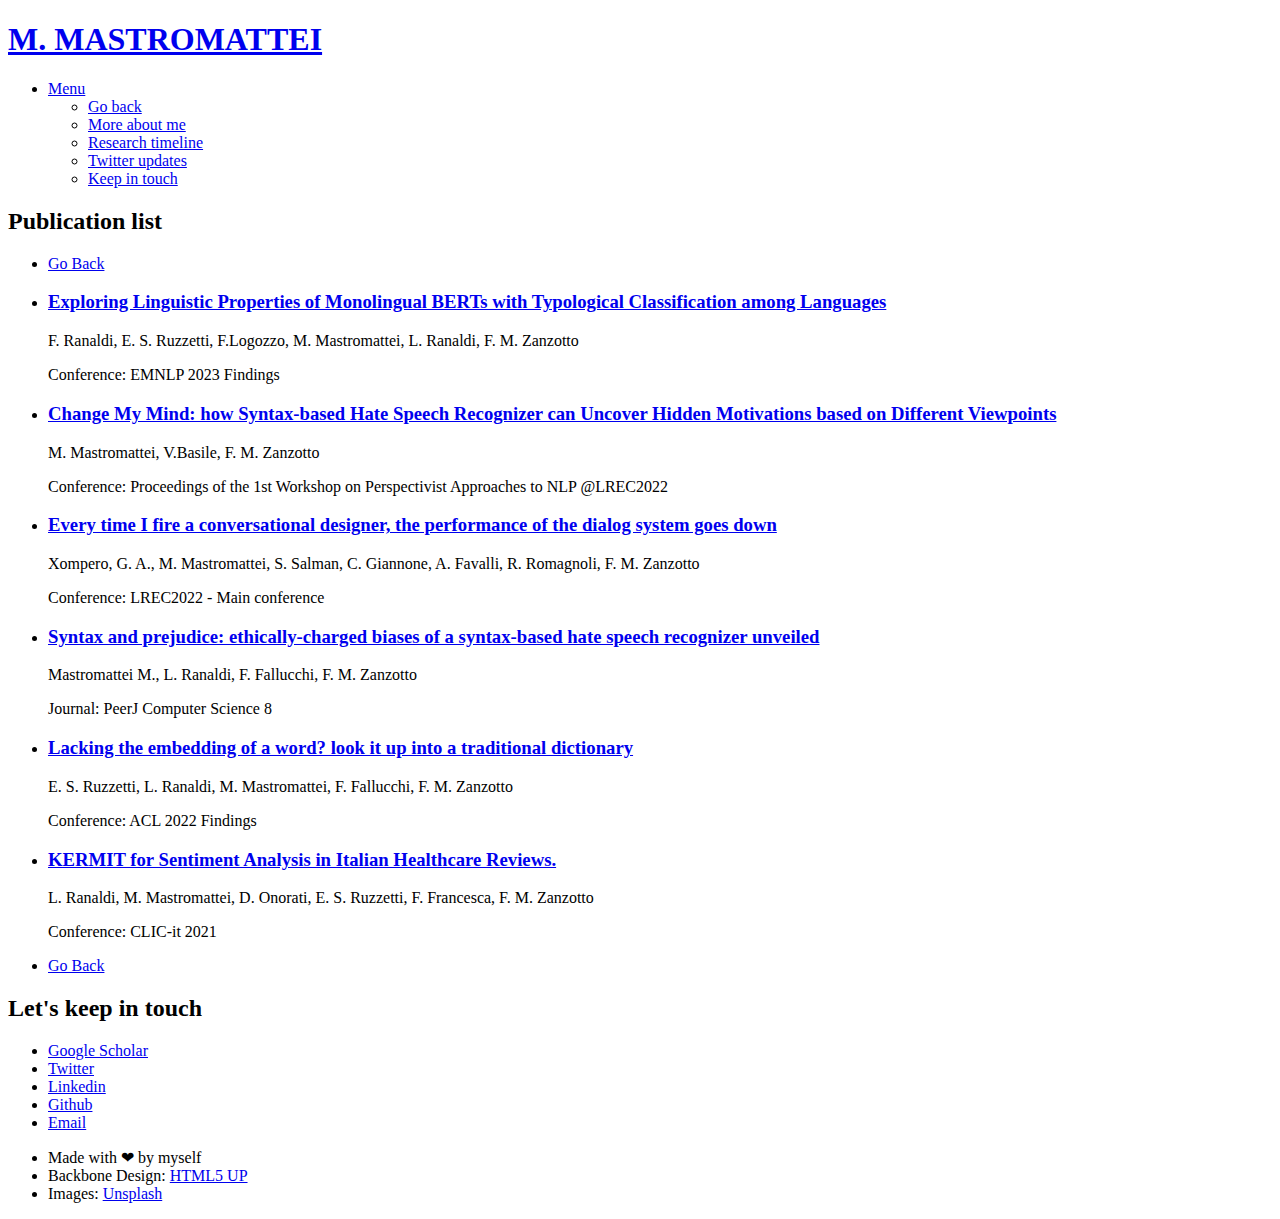
==== publication_list.html @ fd073a96 "Add files via upload" ====
<!DOCTYPE HTML>
<html>
	<head>
		<title>M. Mastromattei - Publication list</title>
		<meta charset="utf-8" />
		<meta name="viewport" content="width=device-width, initial-scale=1, user-scalable=no" />
		<link rel="stylesheet" href="assets/css/main.css" />
		<noscript><link rel="stylesheet" href="assets/css/noscript.css" /></noscript>
	</head>
	<body class="is-preload">

		<!-- Page Wrapper -->
			<div id="page-wrapper">

				<!-- Header -->
					<header id="header">
						<h1><a href="index.html">M. MASTROMATTEI</a></h1>
						<nav id="nav">
							<ul>
								<li class="special">
									<a href="#menu" class="menuToggle"><span>Menu</span></a>
									<div id="menu">
										<ul>
											<li><a href="index.html"> Go back </a></li>
											<li><a href="index.html#one">More about me</a></li>
											<li><a href="index.html#two">Research timeline</a></li>
											<li><a href="#four">Twitter updates</a></li>
											<li><a href="#footer">Keep in touch</a></li>
										</ul>
									</div>
								</li>
							</ul>
						</nav>
					</header>

				<!-- Main -->
					<article id="main">
						<header>
							<h2>Publication list</h2>
							<div class="go_back">
							<ul class="actions fit">
								<li><a href="index.html#three" class="button primary fit small">Go Back</a></li>
							</ul>
						</div>
						</header>
								<section id="publication">
									<ul class="features">
										<li>
											<h3><a href="https://arxiv.org/abs/2305.02215"> Exploring Linguistic Properties of Monolingual BERTs with Typological Classification among Languages </a></h3>
											<p>F. Ranaldi, E. S. Ruzzetti, F.Logozzo, <span class="relevant"> M. Mastromattei</span>, L. Ranaldi, F. M. Zanzotto</p>
											<p> Conference: <span class="highlight">EMNLP 2023 Findings</span><p>
										</li>

									<li>
										<h3><a href="https://aclanthology.org/2022.nlperspectives-1.15/"> Change My Mind: how Syntax-based Hate Speech Recognizer can Uncover Hidden Motivations based on Different Viewpoints </a></h3>
										<p><span class="relevant">M. Mastromattei</span>, V.Basile, F. M. Zanzotto</p>
										<p> Conference: <span class="highlight">Proceedings of the 1st Workshop on Perspectivist Approaches to NLP @LREC2022</span><p>
									</li>

									<li>
										<h3><a href="https://aclanthology.org/2022.lrec-1.15/"> Every time I fire a conversational designer, the performance of the dialog system goes down </a></h3>
										<p>Xompero, G. A., <span class="relevant">M. Mastromattei</span>, S. Salman, C. Giannone, A. Favalli, R. Romagnoli,  F. M. Zanzotto</p>
										<p> Conference: <span class="highlight">LREC2022 - Main conference</span><p>
									</li>

										<li>
											<h3><a href="https://peerj.com/articles/cs-859/"> Syntax and prejudice: ethically-charged biases of a syntax-based hate speech recognizer unveiled </a> </h3>
												<p><span class="relevant">Mastromattei M.</span>, L. Ranaldi, F. Fallucchi, F. M. Zanzotto <p>
													<p> Journal: <span class="highlight">PeerJ Computer Science 8</span><p>
										</li>


										<li>
											<h3><a href="https://aclanthology.org/2022.findings-acl.208/">Lacking the embedding of a word? look it up into a traditional dictionary</a> </h3>
												<p> E. S. Ruzzetti, L. Ranaldi, <span class="relevant">M. Mastromattei</span>, F. Fallucchi, F. M. Zanzotto </p>
												<p> Conference: <span class="highlight">ACL 2022 Findings</span><p>
										</li>
										<li>
											<h3><a href="https://ceur-ws.org/Vol-3033/paper80.pdf"> KERMIT for Sentiment Analysis in Italian Healthcare Reviews.</a> </h3>
												<p> L. Ranaldi, <span class="relevant"> M. Mastromattei</span>, D. Onorati, E. S. Ruzzetti, F. Francesca, F. M. Zanzotto</p>
												<p> Conference: <span class="highlight">CLIC-it 2021</span><p>
										</li>
									</ul>
									<div class="go_back">
									<ul class="actions fit">
										<li><a href="index.html#three" class="button primary fit small">Go Back</a></li>
									</ul>
								</div>
						</section>
					</article>

				<!-- Footer -->
				<footer id="footer">
					<header>
					<h2>Let's keep in touch</h2>
				</header>
					<ul class="icons">
						<li><a href="https://scholar.google.com/citations?user=CmQYOW0AAAAJ&hl=it" class="icon brands fa-google"><span class="label">Google Scholar</span></a></li>
						<li><a href="https://twitter.com/itsmattei" class="icon brands fa-twitter"><span class="label">Twitter</span></a></li>
						<li><a href="https://www.linkedin.com/in/michele-mastromattei/" class="icon brands fa-linkedin"><span class="label">Linkedin</span></a></li>
						<li><a href="https://github.com/itsmattei" class="icon brands fa-github"><span class="label">Github</span></a></li>
						<li><a href="mailto:michele.mastromattei@uniroma2.it" class="icon solid fa-envelope"><span class="label">Email</span></a></li>
					</ul>
					<ul class="copyright">
						<li>Made with &#10084; by myself</li>
						<li>Backbone Design: <a href="http://html5up.net">HTML5 UP</a></li>
						<li>Images: <a href="https://unsplash.com/">Unsplash</a></li>
					</ul>
				</footer>

		<!-- Scripts -->
			<script src="assets/js/jquery.min.js"></script>
			<script src="assets/js/jquery.scrollex.min.js"></script>
			<script src="assets/js/jquery.scrolly.min.js"></script>
			<script src="assets/js/browser.min.js"></script>
			<script src="assets/js/breakpoints.min.js"></script>
			<script src="assets/js/util.js"></script>
			<script src="assets/js/main.js"></script>

	</body>
</html>
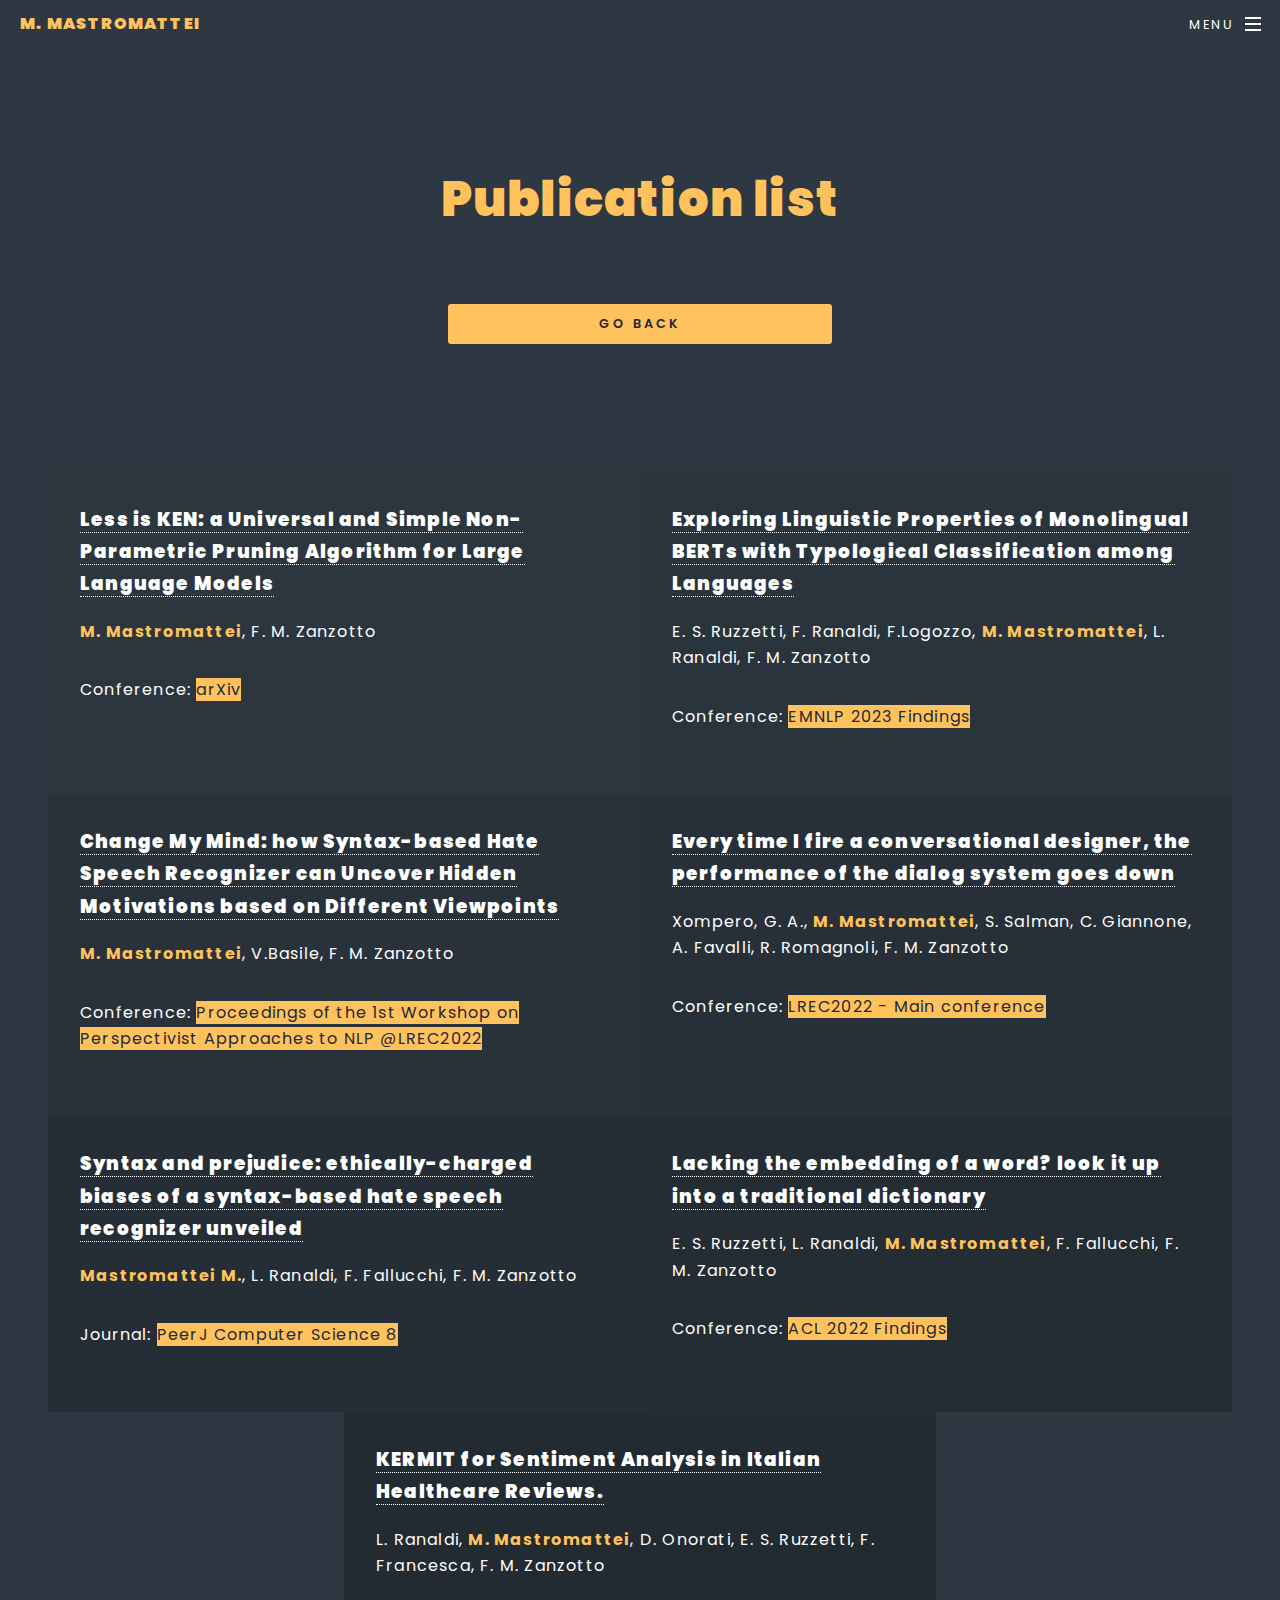
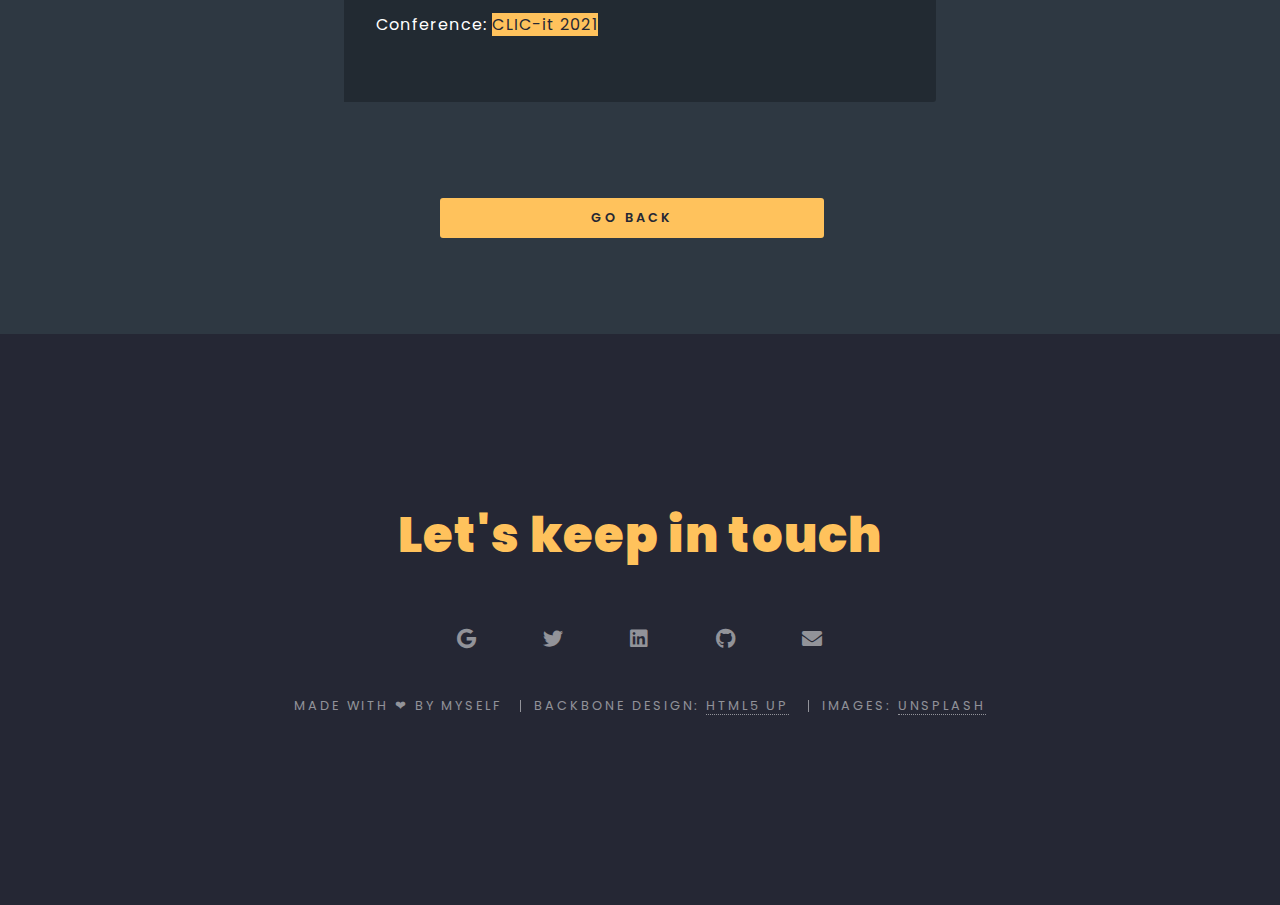
==== commit 6c106390: "updates" ====
--- a/publication_list.html
+++ b/publication_list.html
@@ -46,8 +46,14 @@
 								<section id="publication">
 									<ul class="features">
 										<li>
-											<h3><a href="https://arxiv.org/abs/2305.02215"> Exploring Linguistic Properties of Monolingual BERTs with Typological Classification among Languages </a></h3>
-											<p>F. Ranaldi, E. S. Ruzzetti, F.Logozzo, <span class="relevant"> M. Mastromattei</span>, L. Ranaldi, F. M. Zanzotto</p>
+											<h3><a href="https://arxiv.org/abs/2402.03142"> Less is KEN: a Universal and Simple Non-Parametric Pruning Algorithm for Large Language Models </a></h3>
+											<p><span class="relevant"> M. Mastromattei</span>, F. M. Zanzotto</p>
+											<p> Conference: <span class="highlight">arXiv</span><p>
+										</li>
+
+										<li>
+											<h3><a href="https://aclanthology.org/2023.findings-emnlp.963/"> Exploring Linguistic Properties of Monolingual BERTs with Typological Classification among Languages </a></h3>
+											<p>E. S. Ruzzetti, F. Ranaldi, F.Logozzo, <span class="relevant"> M. Mastromattei</span>, L. Ranaldi, F. M. Zanzotto</p>
 											<p> Conference: <span class="highlight">EMNLP 2023 Findings</span><p>
 										</li>
 
--- a/assets/css/main.css
+++ b/assets/css/main.css
@@ -0,0 +1,4308 @@
+@import url(fontawesome-all.min.css);
+@import url("https://fonts.googleapis.com/css?family=Poppins");
+
+/*<link rel="stylesheet" href="https://fonts.googleapis.com/css?family=Sofia">
+	Spectral by HTML5 UP
+	html5up.net | @ajlkn
+	Free for personal and commercial use under the CCA 3.0 license (html5up.net/license)
+*/
+
+html, body, div, span, applet, object,
+iframe, h1, h2, h3, h4, h5, h6, p, blockquote,
+pre, a, abbr, acronym, address, big, cite,
+code, del, dfn, em, img, ins, kbd, q, s, samp,
+small, strike, strong, sub, sup, tt, var, b,
+u, i, center, dl, dt, dd, ol, ul, li, fieldset,
+form, label, legend, table, caption, tbody,
+tfoot, thead, tr, th, td, article, aside,
+canvas, details, embed, figure, figcaption,
+footer, header, hgroup, menu, nav, output, ruby,
+section, summary, time, mark, audio, video {
+	margin: 0;
+	padding: 0;
+	border: 0;
+	font-size: 100%;
+	font: inherit;
+	vertical-align: baseline;}
+
+article, aside, details, figcaption, figure,
+footer, header, hgroup, menu, nav, section {
+	display: block;}
+
+body {
+	line-height: 1;
+}
+
+ol, ul {
+	list-style: none;
+}
+
+blockquote, q {
+	quotes: none;
+}
+
+	blockquote:before, blockquote:after, q:before, q:after {
+		content: '';
+		content: none;
+	}
+
+table {
+	border-collapse: collapse;
+	border-spacing: 0;
+}
+
+body {
+	-webkit-text-size-adjust: none;
+}
+
+mark {
+	background-color: transparent;
+	color: inherit;
+}
+
+input::-moz-focus-inner {
+	border: 0;
+	padding: 0;
+}
+
+input, select, textarea {
+	-moz-appearance: none;
+	-webkit-appearance: none;
+	-ms-appearance: none;
+	appearance: none;
+}
+
+/* Basic */
+
+	@-ms-viewport {
+		width: device-width;
+	}
+
+	html {
+		box-sizing: border-box;
+	}
+
+	*, *:before, *:after {
+		box-sizing: inherit;
+	}
+
+	body {
+		background: #2e3842;
+	}
+
+		body.is-preload *, body.is-preload *:before, body.is-preload *:after {
+			-moz-animation: none !important;
+			-webkit-animation: none !important;
+			-ms-animation: none !important;
+			animation: none !important;
+			-moz-transition: none !important;
+			-webkit-transition: none !important;
+			-ms-transition: none !important;
+			transition: none !important;
+		}
+
+	body, input, select, textarea {
+		color: #fff;
+		font-family: "Poppins", Helvetica, sans-serif;
+		font-size: 15pt;
+		font-weight: 400;
+		letter-spacing: 0.075em;
+		line-height: 1.65em;
+	}
+
+		@media screen and (max-width: 1680px) {
+
+			body, input, select, textarea {
+				font-size: 13pt;
+			}
+
+		}
+
+		@media screen and (max-width: 1280px) {
+
+			body, input, select, textarea {
+				font-size: 12pt;
+			}
+
+		}
+
+		@media screen and (max-width: 736px) {
+
+			body, input, select, textarea {
+				font-size: 11pt;
+				letter-spacing: 0.0375em;
+			}
+
+		}
+
+	a {
+		-moz-transition: color 0.2s ease, border-bottom-color 0.2s ease;
+		-webkit-transition: color 0.2s ease, border-bottom-color 0.2s ease;
+		-ms-transition: color 0.2s ease, border-bottom-color 0.2s ease;
+		transition: color 0.2s ease, border-bottom-color 0.2s ease;
+		border-bottom: dotted 1px;
+		color: inherit;
+		text-decoration: none;
+	}
+
+	:root{
+  --background-dark: #2d3548;
+  --text-light: rgba(255,255,255,0.6);
+  --text-lighter: rgba(255,255,255,0.9);
+  --spacing-s: 8px;
+  --spacing-m: 16px;
+  --spacing-l: 24px;
+  --spacing-xl: 32px;
+  --spacing-xxl: 64px;
+  --width-container: 1200px;
+}
+
+	.hero-section{
+	  align-items: flex-start;
+	  display: flex;
+	  min-height: 100%;
+	  justify-content: center;
+	  padding: var(--spacing-xxl) var(--spacing-l);
+		margin-top: -5%;
+	}
+
+	.card-grid{
+	  display: grid;
+	  grid-template-columns: repeat(1, 1fr);
+	  grid-column-gap: var(--spacing-l);
+	  grid-row-gap: var(--spacing-l);
+	  max-width: var(--width-container);
+	  width: 100%;
+	}
+
+	@media(min-width: 540px){
+	  .card-grid{
+	    grid-template-columns: repeat(2, 1fr);
+	  }
+	}
+
+
+
+	@media(min-width: 960px){
+	  .card-grid{
+	    grid-template-columns: repeat(4, 1fr);
+	  }
+	}
+
+/* CAROSEL SECTION ONE */
+
+	.card{
+	  list-style: none;
+	  position: relative;
+	}
+
+	.card:before{
+	  content: '';
+	  display: block;
+	  padding-bottom: 150%;
+	  width: 100%;
+	}
+
+	.card__background{
+	  background-size: cover;
+	  background-position: center;
+	  border-radius: var(--spacing-l);
+	  bottom: 0;
+	  filter: brightness(0.75) saturate(1.2) contrast(0.85);
+	  left: 0;
+	  position: absolute;
+	  right: 0;
+	  top: 0;
+	  transform-origin: center;
+	  trsnsform: scale(1) translateZ(0);
+	  transition:
+	    filter 200ms linear,
+	    transform 200ms linear;
+	}
+
+	.card:hover .card__background{
+	  transform: scale(1.05) translateZ(0);
+	}
+
+	.card-grid:hover > .card:not(:hover) .card__background{
+	  filter: brightness(0.5) saturate(0) contrast(1.2) blur(20px);
+	}
+
+	.card__content{
+	  left: 0;
+	  padding: var(--spacing-l);
+	  position: absolute;
+	  top: 0;
+	}
+
+	.card__category{
+	  color: var(--text-light);
+	  font-size: 0.9rem;
+	  margin-bottom: var(--spacing-s);
+	  text-transform: uppercase;
+	}
+
+	.card__heading{
+	  color: var(--text-lighter);
+	  font-size: 1.9rem;
+	  text-shadow: 2px 2px 20px rgba(0,0,0,0.2);
+	  line-height: 1.4;
+	  word-spacing: 100vw;
+	}
+
+/* CAROSEL SECTION ONE */
+.highlight{
+  background-color: #ffc25c;
+	color: #252734;
+  border-radius: 0px;
+}
+
+.relevant {
+	font-weight: bold;
+	color: #ffc25c;
+}
+
+
+
+		a:hover {
+			border-bottom-color: transparent;
+		}
+
+	strong, b {
+		color: #fff;
+		font-weight: 600;
+	}
+
+	em, i {
+		font-style: italic;
+	}
+
+	p {
+		margin: 0 0 2em 0;
+	}
+
+	h1, h2, h3, h4, h5, h6 {
+		color: #fff;
+		font-weight: 900;
+		line-height: 1em;
+		margin: 0 0 1em 0;
+	}
+
+		h1 a, h2 a, h3 a, h4 a, h5 a, h6 a {
+			color: inherit;
+			text-decoration: none;
+		}
+
+	h2 {
+		font-size: 1.35em;
+		line-height: 1.75em;
+	}
+
+#one h2{
+	color: #ffc25c;
+	font-size: 3em;
+}
+
+#two h2{
+	color: #ffc25c;
+	font-size: 3em;
+}
+
+#timeline {
+  display: grid;
+  background-color: #031625;
+	grid-template-columns: auto;
+
+  &:hover {
+    .tl-item {
+      width: 100%;
+    }
+  }
+}
+
+.tl-item {
+  transform: translate3d(0, 0, 0);
+  position: relative;
+  width: 100%;
+  height: 100vh;
+  min-height: 600px;
+  color: #fff;
+  overflow: hidden;
+  transition: width 0.5s ease;
+	background-color: #2e3842;
+
+  &:before, &:after {
+    transform: translate3d(0, 0, 0);
+    content: '';
+    position: absolute;
+    left: 0; top: 0;
+    width: 100%; height: 100%;
+  }
+
+
+  &:before {
+    background: linear-gradient(to bottom, rgba(0,0,0,0) 0%,rgba(0,0,0,1) 75%);
+    z-index: 1;
+    opacity: 0;
+    transform: translate3d(0, 0, 0) translateY(50%);
+    transition: opacity 0.5s ease, transform 0.5s ease;
+  }
+
+  &:hover {
+    width: 100% !important;
+
+    &:after {
+      opacity: 0;
+    }
+
+    &:before {
+      opacity: 1;
+      transform: translate3d(0, 0, 0) translateY(0);
+      transition: opacity 1s ease, transform 1s ease 0.25s;
+    }
+
+    .tl-content {
+      opacity: 1;
+      transform: translateY(0);
+      transition: all 0.75s ease 0.5s;
+    }
+
+    .tl-bg {
+      filter: grayscale(0);
+    }
+  }
+}
+
+.tl-content {
+  transform: translate3d(0, 0, 0) translateY(25px);
+  position: relative;
+  z-index: 1;
+  text-align: center;
+  margin: 0 1.618em;
+  top: 55%;
+  opacity: 0;
+}
+
+.tl-content h1 {
+		color: #ffc25c;
+		font-size: 30pt;
+		font-weight: bold;
+}
+
+.tl-year {
+  position: absolute;
+  top: 50%;
+  left: 50%;
+  transform: translateX(-50%) translateY(-50%);
+  z-index: 1;
+}
+
+.tl-year p {
+	color: #ffc25c;
+	font-size: 30pt;
+	letter-spacing: 0.075em;
+	line-height: 0;
+
+}
+
+@media screen and (max-width: 736px) {
+	.tl-content h1 {
+			font-size: 20pt;
+		}
+
+		.tl-year p {
+			font-size: 15pt;
+			font-weight: bold;
+		}
+}
+
+.tl-bg {
+  transform: translate3d(0, 0, 0);
+  position: absolute;
+  width: 100%; height: 100%;
+  top: 0; left: 0;
+  background-size: cover;
+  background-position: center center;
+  transition: filter 0.5s ease;
+  filter: grayscale(100%);
+}
+		@media screen and (max-width: 736px) {
+
+			h2 {
+				font-size: 1.1em;
+				line-height: 1.65em;
+			}
+
+		}
+
+	h3 {
+		font-size: 1.15em;
+		line-height: 1.75em;
+	}
+
+		@media screen and (max-width: 736px) {
+
+			h3 {
+				font-size: 1em;
+				line-height: 1.65em;
+			}
+
+		}
+
+	h4 {
+		font-size: 1em;
+		line-height: 1.5em;
+	}
+
+	h5 {
+		font-size: 0.8em;
+		line-height: 1.5em;
+	}
+
+	h6 {
+		font-size: 0.7em;
+		line-height: 1.5em;
+	}
+
+	sub {
+		font-size: 0.8em;
+		position: relative;
+		top: 0.5em;
+	}
+
+	sup {
+		font-size: 0.8em;
+		position: relative;
+		top: -0.5em;
+	}
+
+	hr {
+		border: 0;
+		border-bottom: solid 2px #fff;
+		margin: 3em 0;
+	}
+
+		hr.major {
+			margin: 4.5em 0;
+		}
+
+	blockquote {
+		border-left: solid 4px #fff;
+		font-style: italic;
+		margin: 0 0 2em 0;
+		padding: 0.5em 0 0.5em 2em;
+	}
+
+	code {
+		background: rgba(144, 144, 144, 0.25);
+		border-radius: 3px;
+		font-family: "Courier New", monospace;
+		font-size: 0.9em;
+		letter-spacing: 0;
+		margin: 0 0.25em;
+		padding: 0.25em 0.65em;
+	}
+
+	pre {
+		-webkit-overflow-scrolling: touch;
+		font-family: "Courier New", monospace;
+		font-size: 0.9em;
+		margin: 0 0 2em 0;
+	}
+
+		pre code {
+			display: block;
+			line-height: 1.75em;
+			padding: 1em 1.5em;
+			overflow-x: auto;
+		}
+
+	.align-left {
+		text-align: left;
+	}
+
+	.align-center {
+		text-align: center;
+	}
+
+	.align-right {
+		text-align: right;
+	}
+
+/* Row */
+
+	.row {
+		display: flex;
+		flex-wrap: wrap;
+		box-sizing: border-box;
+		align-items: stretch;
+	}
+
+		.row > * {
+			box-sizing: border-box;
+		}
+
+		.row.gtr-uniform > * > :last-child {
+			margin-bottom: 0;
+		}
+
+		.row.aln-left {
+			justify-content: flex-start;
+		}
+
+		.row.aln-center {
+			justify-content: center;
+		}
+
+		.row.aln-right {
+			justify-content: flex-end;
+		}
+
+		.row.aln-top {
+			align-items: flex-start;
+		}
+
+		.row.aln-middle {
+			align-items: center;
+		}
+
+		.row.aln-bottom {
+			align-items: flex-end;
+		}
+
+		.row > .imp {
+			order: -1;
+		}
+
+		.row > .col-1 {
+			width: 8.33333%;
+		}
+
+		.row > .off-1 {
+			margin-left: 8.33333%;
+		}
+
+		.row > .col-2 {
+			width: 16.66667%;
+		}
+
+		.row > .off-2 {
+			margin-left: 16.66667%;
+		}
+
+		.row > .col-3 {
+			width: 25%;
+		}
+
+		.row > .off-3 {
+			margin-left: 25%;
+		}
+
+		.row > .col-4 {
+			width: 33.33333%;
+		}
+
+		.row > .off-4 {
+			margin-left: 33.33333%;
+		}
+
+		.row > .col-5 {
+			width: 41.66667%;
+		}
+
+		.row > .off-5 {
+			margin-left: 41.66667%;
+		}
+
+		.row > .col-6 {
+			width: 50%;
+		}
+
+		.row > .off-6 {
+			margin-left: 50%;
+		}
+
+		.row > .col-7 {
+			width: 58.33333%;
+		}
+
+		.row > .off-7 {
+			margin-left: 58.33333%;
+		}
+
+		.row > .col-8 {
+			width: 66.66667%;
+		}
+
+		.row > .off-8 {
+			margin-left: 66.66667%;
+		}
+
+		.row > .col-9 {
+			width: 75%;
+		}
+
+		.row > .off-9 {
+			margin-left: 75%;
+		}
+
+		.row > .col-10 {
+			width: 83.33333%;
+		}
+
+		.row > .off-10 {
+			margin-left: 83.33333%;
+		}
+
+		.row > .col-11 {
+			width: 91.66667%;
+		}
+
+		.row > .off-11 {
+			margin-left: 91.66667%;
+		}
+
+		.row > .col-12 {
+			width: 100%;
+		}
+
+		.row > .off-12 {
+			margin-left: 100%;
+		}
+
+		.row.gtr-0 {
+			margin-top: 0;
+			margin-left: 0em;
+		}
+
+			.row.gtr-0 > * {
+				padding: 0 0 0 0em;
+			}
+
+			.row.gtr-0.gtr-uniform {
+				margin-top: 0em;
+			}
+
+				.row.gtr-0.gtr-uniform > * {
+					padding-top: 0em;
+				}
+
+		.row.gtr-25 {
+			margin-top: 0;
+			margin-left: -0.375em;
+		}
+
+			.row.gtr-25 > * {
+				padding: 0 0 0 0.375em;
+			}
+
+			.row.gtr-25.gtr-uniform {
+				margin-top: -0.375em;
+			}
+
+				.row.gtr-25.gtr-uniform > * {
+					padding-top: 0.375em;
+				}
+
+		.row.gtr-50 {
+			margin-top: 0;
+			margin-left: -0.75em;
+		}
+
+			.row.gtr-50 > * {
+				padding: 0 0 0 0.75em;
+			}
+
+			.row.gtr-50.gtr-uniform {
+				margin-top: -0.75em;
+			}
+
+				.row.gtr-50.gtr-uniform > * {
+					padding-top: 0.75em;
+				}
+
+		.row {
+			margin-top: 0;
+			margin-left: -1.5em;
+		}
+
+			.row > * {
+				padding: 0 0 0 1.5em;
+			}
+
+			.row.gtr-uniform {
+				margin-top: -1.5em;
+			}
+
+				.row.gtr-uniform > * {
+					padding-top: 1.5em;
+				}
+
+		.row.gtr-150 {
+			margin-top: 0;
+			margin-left: -2.25em;
+		}
+
+			.row.gtr-150 > * {
+				padding: 0 0 0 2.25em;
+			}
+
+			.row.gtr-150.gtr-uniform {
+				margin-top: -2.25em;
+			}
+
+				.row.gtr-150.gtr-uniform > * {
+					padding-top: 2.25em;
+				}
+
+		.row.gtr-200 {
+			margin-top: 0;
+			margin-left: -3em;
+		}
+
+			.row.gtr-200 > * {
+				padding: 0 0 0 3em;
+			}
+
+			.row.gtr-200.gtr-uniform {
+				margin-top: -3em;
+			}
+
+				.row.gtr-200.gtr-uniform > * {
+					padding-top: 3em;
+				}
+
+		@media screen and (max-width: 1680px) {
+
+			.row {
+				display: flex;
+				flex-wrap: wrap;
+				box-sizing: border-box;
+				align-items: stretch;
+			}
+
+				.row > * {
+					box-sizing: border-box;
+				}
+
+				.row.gtr-uniform > * > :last-child {
+					margin-bottom: 0;
+				}
+
+				.row.aln-left {
+					justify-content: flex-start;
+				}
+
+				.row.aln-center {
+					justify-content: center;
+				}
+
+				.row.aln-right {
+					justify-content: flex-end;
+				}
+
+				.row.aln-top {
+					align-items: flex-start;
+				}
+
+				.row.aln-middle {
+					align-items: center;
+				}
+
+				.row.aln-bottom {
+					align-items: flex-end;
+				}
+
+				.row > .imp-xlarge {
+					order: -1;
+				}
+
+				.row > .col-1-xlarge {
+					width: 8.33333%;
+				}
+
+				.row > .off-1-xlarge {
+					margin-left: 8.33333%;
+				}
+
+				.row > .col-2-xlarge {
+					width: 16.66667%;
+				}
+
+				.row > .off-2-xlarge {
+					margin-left: 16.66667%;
+				}
+
+				.row > .col-3-xlarge {
+					width: 25%;
+				}
+
+				.row > .off-3-xlarge {
+					margin-left: 25%;
+				}
+
+				.row > .col-4-xlarge {
+					width: 33.33333%;
+				}
+
+				.row > .off-4-xlarge {
+					margin-left: 33.33333%;
+				}
+
+				.row > .col-5-xlarge {
+					width: 41.66667%;
+				}
+
+				.row > .off-5-xlarge {
+					margin-left: 41.66667%;
+				}
+
+				.row > .col-6-xlarge {
+					width: 50%;
+				}
+
+				.row > .off-6-xlarge {
+					margin-left: 50%;
+				}
+
+				.row > .col-7-xlarge {
+					width: 58.33333%;
+				}
+
+				.row > .off-7-xlarge {
+					margin-left: 58.33333%;
+				}
+
+				.row > .col-8-xlarge {
+					width: 66.66667%;
+				}
+
+				.row > .off-8-xlarge {
+					margin-left: 66.66667%;
+				}
+
+				.row > .col-9-xlarge {
+					width: 75%;
+				}
+
+				.row > .off-9-xlarge {
+					margin-left: 75%;
+				}
+
+				.row > .col-10-xlarge {
+					width: 83.33333%;
+				}
+
+				.row > .off-10-xlarge {
+					margin-left: 83.33333%;
+				}
+
+				.row > .col-11-xlarge {
+					width: 91.66667%;
+				}
+
+				.row > .off-11-xlarge {
+					margin-left: 91.66667%;
+				}
+
+				.row > .col-12-xlarge {
+					width: 100%;
+				}
+
+				.row > .off-12-xlarge {
+					margin-left: 100%;
+				}
+
+				.row.gtr-0 {
+					margin-top: 0;
+					margin-left: 0em;
+				}
+
+					.row.gtr-0 > * {
+						padding: 0 0 0 0em;
+					}
+
+					.row.gtr-0.gtr-uniform {
+						margin-top: 0em;
+					}
+
+						.row.gtr-0.gtr-uniform > * {
+							padding-top: 0em;
+						}
+
+				.row.gtr-25 {
+					margin-top: 0;
+					margin-left: -0.375em;
+				}
+
+					.row.gtr-25 > * {
+						padding: 0 0 0 0.375em;
+					}
+
+					.row.gtr-25.gtr-uniform {
+						margin-top: -0.375em;
+					}
+
+						.row.gtr-25.gtr-uniform > * {
+							padding-top: 0.375em;
+						}
+
+				.row.gtr-50 {
+					margin-top: 0;
+					margin-left: -0.75em;
+				}
+
+					.row.gtr-50 > * {
+						padding: 0 0 0 0.75em;
+					}
+
+					.row.gtr-50.gtr-uniform {
+						margin-top: -0.75em;
+					}
+
+						.row.gtr-50.gtr-uniform > * {
+							padding-top: 0.75em;
+						}
+
+				.row {
+					margin-top: 0;
+					margin-left: -1.5em;
+				}
+
+					.row > * {
+						padding: 0 0 0 1.5em;
+					}
+
+					.row.gtr-uniform {
+						margin-top: -1.5em;
+					}
+
+						.row.gtr-uniform > * {
+							padding-top: 1.5em;
+						}
+
+				.row.gtr-150 {
+					margin-top: 0;
+					margin-left: -2.25em;
+				}
+
+					.row.gtr-150 > * {
+						padding: 0 0 0 2.25em;
+					}
+
+					.row.gtr-150.gtr-uniform {
+						margin-top: -2.25em;
+					}
+
+						.row.gtr-150.gtr-uniform > * {
+							padding-top: 2.25em;
+						}
+
+				.row.gtr-200 {
+					margin-top: 0;
+					margin-left: -3em;
+				}
+
+					.row.gtr-200 > * {
+						padding: 0 0 0 3em;
+					}
+
+					.row.gtr-200.gtr-uniform {
+						margin-top: -3em;
+					}
+
+						.row.gtr-200.gtr-uniform > * {
+							padding-top: 3em;
+						}
+
+		}
+
+		@media screen and (max-width: 1280px) {
+
+			.row {
+				display: flex;
+				flex-wrap: wrap;
+				box-sizing: border-box;
+				align-items: stretch;
+			}
+
+				.row > * {
+					box-sizing: border-box;
+				}
+
+				.row.gtr-uniform > * > :last-child {
+					margin-bottom: 0;
+				}
+
+				.row.aln-left {
+					justify-content: flex-start;
+				}
+
+				.row.aln-center {
+					justify-content: center;
+				}
+
+				.row.aln-right {
+					justify-content: flex-end;
+				}
+
+				.row.aln-top {
+					align-items: flex-start;
+				}
+
+				.row.aln-middle {
+					align-items: center;
+				}
+
+				.row.aln-bottom {
+					align-items: flex-end;
+				}
+
+				.row > .imp-large {
+					order: -1;
+				}
+
+				.row > .col-1-large {
+					width: 8.33333%;
+				}
+
+				.row > .off-1-large {
+					margin-left: 8.33333%;
+				}
+
+				.row > .col-2-large {
+					width: 16.66667%;
+				}
+
+				.row > .off-2-large {
+					margin-left: 16.66667%;
+				}
+
+				.row > .col-3-large {
+					width: 25%;
+				}
+
+				.row > .off-3-large {
+					margin-left: 25%;
+				}
+
+				.row > .col-4-large {
+					width: 33.33333%;
+				}
+
+				.row > .off-4-large {
+					margin-left: 33.33333%;
+				}
+
+				.row > .col-5-large {
+					width: 41.66667%;
+				}
+
+				.row > .off-5-large {
+					margin-left: 41.66667%;
+				}
+
+				.row > .col-6-large {
+					width: 50%;
+				}
+
+				.row > .off-6-large {
+					margin-left: 50%;
+				}
+
+				.row > .col-7-large {
+					width: 58.33333%;
+				}
+
+				.row > .off-7-large {
+					margin-left: 58.33333%;
+				}
+
+				.row > .col-8-large {
+					width: 66.66667%;
+				}
+
+				.row > .off-8-large {
+					margin-left: 66.66667%;
+				}
+
+				.row > .col-9-large {
+					width: 75%;
+				}
+
+				.row > .off-9-large {
+					margin-left: 75%;
+				}
+
+				.row > .col-10-large {
+					width: 83.33333%;
+				}
+
+				.row > .off-10-large {
+					margin-left: 83.33333%;
+				}
+
+				.row > .col-11-large {
+					width: 91.66667%;
+				}
+
+				.row > .off-11-large {
+					margin-left: 91.66667%;
+				}
+
+				.row > .col-12-large {
+					width: 100%;
+				}
+
+				.row > .off-12-large {
+					margin-left: 100%;
+				}
+
+				.row.gtr-0 {
+					margin-top: 0;
+					margin-left: 0em;
+				}
+
+					.row.gtr-0 > * {
+						padding: 0 0 0 0em;
+					}
+
+					.row.gtr-0.gtr-uniform {
+						margin-top: 0em;
+					}
+
+						.row.gtr-0.gtr-uniform > * {
+							padding-top: 0em;
+						}
+
+				.row.gtr-25 {
+					margin-top: 0;
+					margin-left: -0.375em;
+				}
+
+					.row.gtr-25 > * {
+						padding: 0 0 0 0.375em;
+					}
+
+					.row.gtr-25.gtr-uniform {
+						margin-top: -0.375em;
+					}
+
+						.row.gtr-25.gtr-uniform > * {
+							padding-top: 0.375em;
+						}
+
+				.row.gtr-50 {
+					margin-top: 0;
+					margin-left: -0.75em;
+				}
+
+					.row.gtr-50 > * {
+						padding: 0 0 0 0.75em;
+					}
+
+					.row.gtr-50.gtr-uniform {
+						margin-top: -0.75em;
+					}
+
+						.row.gtr-50.gtr-uniform > * {
+							padding-top: 0.75em;
+						}
+
+				.row {
+					margin-top: 0;
+					margin-left: -1.5em;
+				}
+
+					.row > * {
+						padding: 0 0 0 1.5em;
+					}
+
+					.row.gtr-uniform {
+						margin-top: -1.5em;
+					}
+
+						.row.gtr-uniform > * {
+							padding-top: 1.5em;
+						}
+
+				.row.gtr-150 {
+					margin-top: 0;
+					margin-left: -2.25em;
+				}
+
+					.row.gtr-150 > * {
+						padding: 0 0 0 2.25em;
+					}
+
+					.row.gtr-150.gtr-uniform {
+						margin-top: -2.25em;
+					}
+
+						.row.gtr-150.gtr-uniform > * {
+							padding-top: 2.25em;
+						}
+
+				.row.gtr-200 {
+					margin-top: 0;
+					margin-left: -3em;
+				}
+
+					.row.gtr-200 > * {
+						padding: 0 0 0 3em;
+					}
+
+					.row.gtr-200.gtr-uniform {
+						margin-top: -3em;
+					}
+
+						.row.gtr-200.gtr-uniform > * {
+							padding-top: 3em;
+						}
+
+		}
+
+		@media screen and (max-width: 980px) {
+
+			.row {
+				display: flex;
+				flex-wrap: wrap;
+				box-sizing: border-box;
+				align-items: stretch;
+			}
+
+				.row > * {
+					box-sizing: border-box;
+				}
+
+				.row.gtr-uniform > * > :last-child {
+					margin-bottom: 0;
+				}
+
+				.row.aln-left {
+					justify-content: flex-start;
+				}
+
+				.row.aln-center {
+					justify-content: center;
+				}
+
+				.row.aln-right {
+					justify-content: flex-end;
+				}
+
+				.row.aln-top {
+					align-items: flex-start;
+				}
+
+				.row.aln-middle {
+					align-items: center;
+				}
+
+				.row.aln-bottom {
+					align-items: flex-end;
+				}
+
+				.row > .imp-medium {
+					order: -1;
+				}
+
+				.row > .col-1-medium {
+					width: 8.33333%;
+				}
+
+				.row > .off-1-medium {
+					margin-left: 8.33333%;
+				}
+
+				.row > .col-2-medium {
+					width: 16.66667%;
+				}
+
+				.row > .off-2-medium {
+					margin-left: 16.66667%;
+				}
+
+				.row > .col-3-medium {
+					width: 25%;
+				}
+
+				.row > .off-3-medium {
+					margin-left: 25%;
+				}
+
+				.row > .col-4-medium {
+					width: 33.33333%;
+				}
+
+				.row > .off-4-medium {
+					margin-left: 33.33333%;
+				}
+
+				.row > .col-5-medium {
+					width: 41.66667%;
+				}
+
+				.row > .off-5-medium {
+					margin-left: 41.66667%;
+				}
+
+				.row > .col-6-medium {
+					width: 50%;
+				}
+
+				.row > .off-6-medium {
+					margin-left: 50%;
+				}
+
+				.row > .col-7-medium {
+					width: 58.33333%;
+				}
+
+				.row > .off-7-medium {
+					margin-left: 58.33333%;
+				}
+
+				.row > .col-8-medium {
+					width: 66.66667%;
+				}
+
+				.row > .off-8-medium {
+					margin-left: 66.66667%;
+				}
+
+				.row > .col-9-medium {
+					width: 75%;
+				}
+
+				.row > .off-9-medium {
+					margin-left: 75%;
+				}
+
+				.row > .col-10-medium {
+					width: 83.33333%;
+				}
+
+				.row > .off-10-medium {
+					margin-left: 83.33333%;
+				}
+
+				.row > .col-11-medium {
+					width: 91.66667%;
+				}
+
+				.row > .off-11-medium {
+					margin-left: 91.66667%;
+				}
+
+				.row > .col-12-medium {
+					width: 100%;
+				}
+
+				.row > .off-12-medium {
+					margin-left: 100%;
+				}
+
+				.row.gtr-0 {
+					margin-top: 0;
+					margin-left: 0em;
+				}
+
+					.row.gtr-0 > * {
+						padding: 0 0 0 0em;
+					}
+
+					.row.gtr-0.gtr-uniform {
+						margin-top: 0em;
+					}
+
+						.row.gtr-0.gtr-uniform > * {
+							padding-top: 0em;
+						}
+
+				.row.gtr-25 {
+					margin-top: 0;
+					margin-left: -0.375em;
+				}
+
+					.row.gtr-25 > * {
+						padding: 0 0 0 0.375em;
+					}
+
+					.row.gtr-25.gtr-uniform {
+						margin-top: -0.375em;
+					}
+
+						.row.gtr-25.gtr-uniform > * {
+							padding-top: 0.375em;
+						}
+
+				.row.gtr-50 {
+					margin-top: 0;
+					margin-left: -0.75em;
+				}
+
+					.row.gtr-50 > * {
+						padding: 0 0 0 0.75em;
+					}
+
+					.row.gtr-50.gtr-uniform {
+						margin-top: -0.75em;
+					}
+
+						.row.gtr-50.gtr-uniform > * {
+							padding-top: 0.75em;
+						}
+
+				.row {
+					margin-top: 0;
+					margin-left: -1.5em;
+				}
+
+					.row > * {
+						padding: 0 0 0 1.5em;
+					}
+
+					.row.gtr-uniform {
+						margin-top: -1.5em;
+					}
+
+						.row.gtr-uniform > * {
+							padding-top: 1.5em;
+						}
+
+				.row.gtr-150 {
+					margin-top: 0;
+					margin-left: -2.25em;
+				}
+
+					.row.gtr-150 > * {
+						padding: 0 0 0 2.25em;
+					}
+
+					.row.gtr-150.gtr-uniform {
+						margin-top: -2.25em;
+					}
+
+						.row.gtr-150.gtr-uniform > * {
+							padding-top: 2.25em;
+						}
+
+				.row.gtr-200 {
+					margin-top: 0;
+					margin-left: -3em;
+				}
+
+					.row.gtr-200 > * {
+						padding: 0 0 0 3em;
+					}
+
+					.row.gtr-200.gtr-uniform {
+						margin-top: -3em;
+					}
+
+						.row.gtr-200.gtr-uniform > * {
+							padding-top: 3em;
+						}
+
+		}
+
+		@media screen and (max-width: 736px) {
+
+			.row {
+				display: flex;
+				flex-wrap: wrap;
+				box-sizing: border-box;
+				align-items: stretch;
+			}
+
+				.row > * {
+					box-sizing: border-box;
+				}
+
+				.row.gtr-uniform > * > :last-child {
+					margin-bottom: 0;
+				}
+
+				.row.aln-left {
+					justify-content: flex-start;
+				}
+
+				.row.aln-center {
+					justify-content: center;
+				}
+
+				.row.aln-right {
+					justify-content: flex-end;
+				}
+
+				.row.aln-top {
+					align-items: flex-start;
+				}
+
+				.row.aln-middle {
+					align-items: center;
+				}
+
+				.row.aln-bottom {
+					align-items: flex-end;
+				}
+
+				.row > .imp-small {
+					order: -1;
+				}
+
+				.row > .col-1-small {
+					width: 8.33333%;
+				}
+
+				.row > .off-1-small {
+					margin-left: 8.33333%;
+				}
+
+				.row > .col-2-small {
+					width: 16.66667%;
+				}
+
+				.row > .off-2-small {
+					margin-left: 16.66667%;
+				}
+
+				.row > .col-3-small {
+					width: 25%;
+				}
+
+				.row > .off-3-small {
+					margin-left: 25%;
+				}
+
+				.row > .col-4-small {
+					width: 33.33333%;
+				}
+
+				.row > .off-4-small {
+					margin-left: 33.33333%;
+				}
+
+				.row > .col-5-small {
+					width: 41.66667%;
+				}
+
+				.row > .off-5-small {
+					margin-left: 41.66667%;
+				}
+
+				.row > .col-6-small {
+					width: 50%;
+				}
+
+				.row > .off-6-small {
+					margin-left: 50%;
+				}
+
+				.row > .col-7-small {
+					width: 58.33333%;
+				}
+
+				.row > .off-7-small {
+					margin-left: 58.33333%;
+				}
+
+				.row > .col-8-small {
+					width: 66.66667%;
+				}
+
+				.row > .off-8-small {
+					margin-left: 66.66667%;
+				}
+
+				.row > .col-9-small {
+					width: 75%;
+				}
+
+				.row > .off-9-small {
+					margin-left: 75%;
+				}
+
+				.row > .col-10-small {
+					width: 83.33333%;
+				}
+
+				.row > .off-10-small {
+					margin-left: 83.33333%;
+				}
+
+				.row > .col-11-small {
+					width: 91.66667%;
+				}
+
+				.row > .off-11-small {
+					margin-left: 91.66667%;
+				}
+
+				.row > .col-12-small {
+					width: 100%;
+				}
+
+				.row > .off-12-small {
+					margin-left: 100%;
+				}
+
+				.row.gtr-0 {
+					margin-top: 0;
+					margin-left: 0em;
+				}
+
+					.row.gtr-0 > * {
+						padding: 0 0 0 0em;
+					}
+
+					.row.gtr-0.gtr-uniform {
+						margin-top: 0em;
+					}
+
+						.row.gtr-0.gtr-uniform > * {
+							padding-top: 0em;
+						}
+
+				.row.gtr-25 {
+					margin-top: 0;
+					margin-left: -0.375em;
+				}
+
+					.row.gtr-25 > * {
+						padding: 0 0 0 0.375em;
+					}
+
+					.row.gtr-25.gtr-uniform {
+						margin-top: -0.375em;
+					}
+
+						.row.gtr-25.gtr-uniform > * {
+							padding-top: 0.375em;
+						}
+
+				.row.gtr-50 {
+					margin-top: 0;
+					margin-left: -0.75em;
+				}
+
+					.row.gtr-50 > * {
+						padding: 0 0 0 0.75em;
+					}
+
+					.row.gtr-50.gtr-uniform {
+						margin-top: -0.75em;
+					}
+
+						.row.gtr-50.gtr-uniform > * {
+							padding-top: 0.75em;
+						}
+
+				.row {
+					margin-top: 0;
+					margin-left: -1.5em;
+				}
+
+					.row > * {
+						padding: 0 0 0 1.5em;
+					}
+
+					.row.gtr-uniform {
+						margin-top: -1.5em;
+					}
+
+						.row.gtr-uniform > * {
+							padding-top: 1.5em;
+						}
+
+				.row.gtr-150 {
+					margin-top: 0;
+					margin-left: -2.25em;
+				}
+
+					.row.gtr-150 > * {
+						padding: 0 0 0 2.25em;
+					}
+
+					.row.gtr-150.gtr-uniform {
+						margin-top: -2.25em;
+					}
+
+						.row.gtr-150.gtr-uniform > * {
+							padding-top: 2.25em;
+						}
+
+				.row.gtr-200 {
+					margin-top: 0;
+					margin-left: -3em;
+				}
+
+					.row.gtr-200 > * {
+						padding: 0 0 0 3em;
+					}
+
+					.row.gtr-200.gtr-uniform {
+						margin-top: -3em;
+					}
+
+						.row.gtr-200.gtr-uniform > * {
+							padding-top: 3em;
+						}
+
+		}
+
+		@media screen and (max-width: 480px) {
+
+			.row {
+				display: flex;
+				flex-wrap: wrap;
+				box-sizing: border-box;
+				align-items: stretch;
+			}
+
+				.row > * {
+					box-sizing: border-box;
+				}
+
+				.row.gtr-uniform > * > :last-child {
+					margin-bottom: 0;
+				}
+
+				.row.aln-left {
+					justify-content: flex-start;
+				}
+
+				.row.aln-center {
+					justify-content: center;
+				}
+
+				.row.aln-right {
+					justify-content: flex-end;
+				}
+
+				.row.aln-top {
+					align-items: flex-start;
+				}
+
+				.row.aln-middle {
+					align-items: center;
+				}
+
+				.row.aln-bottom {
+					align-items: flex-end;
+				}
+
+				.row > .imp-xsmall {
+					order: -1;
+				}
+
+				.row > .col-1-xsmall {
+					width: 8.33333%;
+				}
+
+				.row > .off-1-xsmall {
+					margin-left: 8.33333%;
+				}
+
+				.row > .col-2-xsmall {
+					width: 16.66667%;
+				}
+
+				.row > .off-2-xsmall {
+					margin-left: 16.66667%;
+				}
+
+				.row > .col-3-xsmall {
+					width: 25%;
+				}
+
+				.row > .off-3-xsmall {
+					margin-left: 25%;
+				}
+
+				.row > .col-4-xsmall {
+					width: 33.33333%;
+				}
+
+				.row > .off-4-xsmall {
+					margin-left: 33.33333%;
+				}
+
+				.row > .col-5-xsmall {
+					width: 41.66667%;
+				}
+
+				.row > .off-5-xsmall {
+					margin-left: 41.66667%;
+				}
+
+				.row > .col-6-xsmall {
+					width: 50%;
+				}
+
+				.row > .off-6-xsmall {
+					margin-left: 50%;
+				}
+
+				.row > .col-7-xsmall {
+					width: 58.33333%;
+				}
+
+				.row > .off-7-xsmall {
+					margin-left: 58.33333%;
+				}
+
+				.row > .col-8-xsmall {
+					width: 66.66667%;
+				}
+
+				.row > .off-8-xsmall {
+					margin-left: 66.66667%;
+				}
+
+				.row > .col-9-xsmall {
+					width: 75%;
+				}
+
+				.row > .off-9-xsmall {
+					margin-left: 75%;
+				}
+
+				.row > .col-10-xsmall {
+					width: 83.33333%;
+				}
+
+				.row > .off-10-xsmall {
+					margin-left: 83.33333%;
+				}
+
+				.row > .col-11-xsmall {
+					width: 91.66667%;
+				}
+
+				.row > .off-11-xsmall {
+					margin-left: 91.66667%;
+				}
+
+				.row > .col-12-xsmall {
+					width: 100%;
+				}
+
+				.row > .off-12-xsmall {
+					margin-left: 100%;
+				}
+
+				.row.gtr-0 {
+					margin-top: 0;
+					margin-left: 0em;
+				}
+
+					.row.gtr-0 > * {
+						padding: 0 0 0 0em;
+					}
+
+					.row.gtr-0.gtr-uniform {
+						margin-top: 0em;
+					}
+
+						.row.gtr-0.gtr-uniform > * {
+							padding-top: 0em;
+						}
+
+				.row.gtr-25 {
+					margin-top: 0;
+					margin-left: -0.375em;
+				}
+
+					.row.gtr-25 > * {
+						padding: 0 0 0 0.375em;
+					}
+
+					.row.gtr-25.gtr-uniform {
+						margin-top: -0.375em;
+					}
+
+						.row.gtr-25.gtr-uniform > * {
+							padding-top: 0.375em;
+						}
+
+				.row.gtr-50 {
+					margin-top: 0;
+					margin-left: -0.75em;
+				}
+
+					.row.gtr-50 > * {
+						padding: 0 0 0 0.75em;
+					}
+
+					.row.gtr-50.gtr-uniform {
+						margin-top: -0.75em;
+					}
+
+						.row.gtr-50.gtr-uniform > * {
+							padding-top: 0.75em;
+						}
+
+				.row {
+					margin-top: 0;
+					margin-left: -1.5em;
+				}
+
+					.row > * {
+						padding: 0 0 0 1.5em;
+					}
+
+					.row.gtr-uniform {
+						margin-top: -1.5em;
+					}
+
+						.row.gtr-uniform > * {
+							padding-top: 1.5em;
+						}
+
+				.row.gtr-150 {
+					margin-top: 0;
+					margin-left: -2.25em;
+				}
+
+					.row.gtr-150 > * {
+						padding: 0 0 0 2.25em;
+					}
+
+					.row.gtr-150.gtr-uniform {
+						margin-top: -2.25em;
+					}
+
+						.row.gtr-150.gtr-uniform > * {
+							padding-top: 2.25em;
+						}
+
+				.row.gtr-200 {
+					margin-top: 0;
+					margin-left: -3em;
+				}
+
+					.row.gtr-200 > * {
+						padding: 0 0 0 3em;
+					}
+
+					.row.gtr-200.gtr-uniform {
+						margin-top: -3em;
+					}
+
+						.row.gtr-200.gtr-uniform > * {
+							padding-top: 3em;
+						}
+
+		}
+
+/* Section/Article */
+
+	section.special, article.special {
+		text-align: center;
+	}
+
+	header p {
+		color: rgba(255, 255, 255, 0.5);
+		position: relative;
+		top: -0.25em;
+	}
+
+	header h3 + p {
+		font-size: 1.1em;
+	}
+
+	header h4 + p,
+	header h5 + p,
+	header h6 + p {
+		font-size: 0.9em;
+	}
+
+	header.major {
+		margin: 0 0 3.5em 0;
+	}
+
+		header.major h2, header.major h3, header.major h4, header.major h5, header.major h6 {
+			display: inline-block;
+			padding-bottom: 1em;
+			position: relative;
+		}
+
+			header.major h2:after, header.major h3:after, header.major h4:after, header.major h5:after, header.major h6:after {
+				content: '';
+				display: block;
+				height: 1px;
+			}
+
+		header.major p {
+			color: #fff;
+			top: 0;
+		}
+
+		@media screen and (max-width: 736px) {
+
+			header.major {
+				margin: 0 0 2em 0;
+			}
+
+		}
+
+	@media screen and (max-width: 980px) {
+
+		header br {
+			display: none;
+		}
+
+	}
+
+/* Form */
+
+	form {
+		margin: 0 0 2em 0;
+	}
+
+	label {
+		color: #fff;
+		display: block;
+		font-size: 0.9em;
+		font-weight: 600;
+		margin: 0 0 1em 0;
+	}
+
+	input[type="text"],
+	input[type="password"],
+	input[type="email"],
+	select,
+	textarea {
+		-moz-appearance: none;
+		-webkit-appearance: none;
+		-ms-appearance: none;
+		appearance: none;
+		background-color: rgba(144, 144, 144, 0.25);
+		border-radius: 3px;
+		border: none;
+		color: inherit;
+		display: block;
+		outline: 0;
+		padding: 0 1em;
+		text-decoration: none;
+		width: 100%;
+	}
+
+		input[type="text"]:invalid,
+		input[type="password"]:invalid,
+		input[type="email"]:invalid,
+		select:invalid,
+		textarea:invalid {
+			box-shadow: none;
+		}
+
+		input[type="text"]:focus,
+		input[type="password"]:focus,
+		input[type="email"]:focus,
+		select:focus,
+		textarea:focus {
+			box-shadow: 0 0 0 2px #21b2a6;
+		}
+
+	select {
+		background-size: 1.25em;
+		background-repeat: no-repeat;
+		background-position: calc(100% - 1em) center;
+		height: 2.75em;
+		padding-right: 2.75em;
+		text-overflow: ellipsis;
+	}
+
+		select:focus::-ms-value {
+			background-color: transparent;
+		}
+
+		select::-ms-expand {
+			display: none;
+		}
+
+	input[type="text"],
+	input[type="password"],
+	input[type="email"],
+	select {
+		height: 2.75em;
+	}
+
+	textarea {
+		padding: 0.75em 1em;
+	}
+
+	input[type="checkbox"],
+	input[type="radio"] {
+		-moz-appearance: none;
+		-webkit-appearance: none;
+		-ms-appearance: none;
+		appearance: none;
+		display: block;
+		float: left;
+		margin-right: -2em;
+		opacity: 0;
+		width: 1em;
+		z-index: -1;
+	}
+
+		input[type="checkbox"] + label,
+		input[type="radio"] + label {
+			text-decoration: none;
+			color: #fff;
+			cursor: pointer;
+			display: inline-block;
+			font-size: 1em;
+			font-weight: 400;
+			padding-left: 2.4em;
+			padding-right: 0.75em;
+			position: relative;
+		}
+
+			input[type="checkbox"] + label:before,
+			input[type="radio"] + label:before {
+				-moz-osx-font-smoothing: grayscale;
+				-webkit-font-smoothing: antialiased;
+				display: inline-block;
+				font-style: normal;
+				font-variant: normal;
+				text-rendering: auto;
+				line-height: 1;
+				text-transform: none !important;
+				font-family: 'Font Awesome 5 Free';
+				font-weight: 900;
+			}
+
+			input[type="checkbox"] + label:before,
+			input[type="radio"] + label:before {
+				background: rgba(144, 144, 144, 0.25);
+				border-radius: 3px;
+				content: '';
+				display: inline-block;
+				font-size: 0.8em;
+				height: 2.0625em;
+				left: 0;
+				line-height: 2.0625em;
+				position: absolute;
+				text-align: center;
+				top: 0;
+				width: 2.0625em;
+			}
+
+		input[type="checkbox"]:checked + label:before,
+		input[type="radio"]:checked + label:before {
+			background: #2e3842;
+			color: #fff;
+			content: '\f00c';
+		}
+
+		input[type="checkbox"]:focus + label:before,
+		input[type="radio"]:focus + label:before {
+			box-shadow: 0 0 0 2px #21b2a6;
+		}
+
+	input[type="checkbox"] + label:before {
+		border-radius: 3px;
+	}
+
+	input[type="radio"] + label:before {
+		border-radius: 100%;
+	}
+
+	::-webkit-input-placeholder {
+		color: rgba(255, 255, 255, 0.5) !important;
+		opacity: 1.0;
+	}
+
+	:-moz-placeholder {
+		color: rgba(255, 255, 255, 0.5) !important;
+		opacity: 1.0;
+	}
+
+	::-moz-placeholder {
+		color: rgba(255, 255, 255, 0.5) !important;
+		opacity: 1.0;
+	}
+
+	:-ms-input-placeholder {
+		color: rgba(255, 255, 255, 0.5) !important;
+		opacity: 1.0;
+	}
+
+/* Box */
+
+	.box {
+		border-radius: 3px;
+		border: solid 2px #fff;
+		margin-bottom: 2em;
+		padding: 1.5em;
+	}
+
+		.box > :last-child,
+		.box > :last-child > :last-child,
+		.box > :last-child > :last-child > :last-child {
+			margin-bottom: 0;
+		}
+
+		.box.alt {
+			border: 0;
+			border-radius: 0;
+			padding: 0;
+		}
+
+/* Icon */
+
+	.icon {
+		text-decoration: none;
+		border-bottom: none;
+		position: relative;
+	}
+
+		.icon:before {
+			-moz-osx-font-smoothing: grayscale;
+			-webkit-font-smoothing: antialiased;
+			display: inline-block;
+			font-style: normal;
+			font-variant: normal;
+			text-rendering: auto;
+			line-height: 1;
+			text-transform: none !important;
+			font-family: 'Font Awesome 5 Free';
+			font-weight: 400;
+		}
+
+		.icon > .label {
+			display: none;
+		}
+
+		.icon:before {
+			line-height: inherit;
+		}
+
+		.icon.solid:before {
+			font-weight: 900;
+		}
+
+		.icon.brands:before {
+			font-family: 'Font Awesome 5 Brands';
+		}
+
+		.icon.major {
+			-moz-transform: rotate(-45deg);
+			-webkit-transform: rotate(-45deg);
+			-ms-transform: rotate(-45deg);
+			transform: rotate(-45deg);
+			border-radius: 3px;
+			border: solid 2px #fff;
+			display: inline-block;
+			font-size: 1.35em;
+			height: calc(3em + 2px);
+			line-height: 3em;
+			text-align: center;
+			width: calc(3em + 2px);
+		}
+
+			.icon.major:before {
+				-moz-transform: rotate(45deg);
+				-webkit-transform: rotate(45deg);
+				-ms-transform: rotate(45deg);
+				transform: rotate(45deg);
+				display: inline-block;
+				font-size: 1.5em;
+			}
+
+			@media screen and (max-width: 736px) {
+
+				.icon.major {
+					font-size: 1em;
+				}
+
+			}
+
+		.icon.style1 {
+			color: #00ffcc;
+		}
+
+		.icon.style2 {
+			color: #00f0ff;
+		}
+
+		.icon.style3 {
+			color: #76ddff;
+		}
+
+/* Image */
+
+	.image {
+		border-radius: 3px;
+		border: 0;
+		display: inline-block;
+		position: relative;
+	}
+
+		.image img {
+			border-radius: 3px;
+			display: block;
+		}
+
+		.image.left {
+			float: left;
+			margin: 0 2em 2em 0;
+			top: 0.25em;
+		}
+
+		.image.right {
+			float: right;
+			margin: 0 0 2em 2em;
+			top: 0.25em;
+		}
+
+		.image.left, .image.right {
+			max-width: 40%;
+		}
+
+			.image.left img, .image.right img {
+				width: 100%;
+			}
+
+		.image.fit {
+			display: block;
+			margin: 0 0 2em 0;
+			width: 100%;
+		}
+
+			.image.fit img {
+				width: 100%;
+			}
+
+/* List */
+
+	ol {
+		list-style: decimal;
+		margin: 0 0 2em 0;
+		padding-left: 1.25em;
+	}
+
+		ol li {
+			padding-left: 0.25em;
+		}
+
+	ul {
+		list-style: disc;
+		margin: 0 0 2em 0;
+		padding-left: 1em;
+	}
+
+		ul li {
+			padding-left: 0.5em;
+		}
+
+		ul.alt {
+			list-style: none;
+			padding-left: 0;
+		}
+
+			ul.alt li {
+				border-top: solid 1px #fff;
+				padding: 0.5em 0;
+			}
+
+				ul.alt li:first-child {
+					border-top: 0;
+					padding-top: 0;
+				}
+
+	dl {
+		margin: 0 0 2em 0;
+	}
+
+/* Actions */
+
+	ul.actions {
+		display: -moz-flex;
+		display: -webkit-flex;
+		display: -ms-flex;
+		display: flex;
+		cursor: default;
+		list-style: none;
+		margin-left: -1em;
+		padding-left: 0;
+	}
+
+		ul.actions li {
+			padding: 0 0 0 1em;
+			vertical-align: middle;
+		}
+
+		ul.actions.special {
+			-moz-justify-content: center;
+			-webkit-justify-content: center;
+			-ms-justify-content: center;
+			justify-content: center;
+			width: 100%;
+			margin-left: 0;
+		}
+
+			ul.actions.special li:first-child {
+				padding-left: 0;
+			}
+
+		ul.actions.stacked {
+			-moz-flex-direction: column;
+			-webkit-flex-direction: column;
+			-ms-flex-direction: column;
+			flex-direction: column;
+			margin-left: 0;
+		}
+
+			ul.actions.stacked li {
+				padding: 1em 0 0 0;
+			}
+
+				ul.actions.stacked li:first-child {
+					padding-top: 0;
+				}
+
+		ul.actions.fit {
+			width: calc(100% + 1em);
+		}
+
+			ul.actions.fit li {
+				-moz-flex-grow: 1;
+				-webkit-flex-grow: 1;
+				-ms-flex-grow: 1;
+				flex-grow: 1;
+				-moz-flex-shrink: 1;
+				-webkit-flex-shrink: 1;
+				-ms-flex-shrink: 1;
+				flex-shrink: 1;
+				width: 100%;
+			}
+
+				ul.actions.fit li > * {
+					width: 100%;
+				}
+
+			ul.actions.fit.stacked {
+				width: 100%;
+			}
+
+		@media screen and (max-width: 480px) {
+
+			ul.actions:not(.fixed) {
+				-moz-flex-direction: column;
+				-webkit-flex-direction: column;
+				-ms-flex-direction: column;
+				flex-direction: column;
+				margin-left: 0;
+				width: 100% !important;
+			}
+
+				ul.actions:not(.fixed) li {
+					-moz-flex-grow: 1;
+					-webkit-flex-grow: 1;
+					-ms-flex-grow: 1;
+					flex-grow: 1;
+					-moz-flex-shrink: 1;
+					-webkit-flex-shrink: 1;
+					-ms-flex-shrink: 1;
+					flex-shrink: 1;
+					padding: 1em 0 0 0;
+					text-align: center;
+					width: 100%;
+				}
+
+					ul.actions:not(.fixed) li > * {
+						width: 100%;
+					}
+
+					ul.actions:not(.fixed) li:first-child {
+						padding-top: 0;
+					}
+
+					ul.actions:not(.fixed) li input[type="submit"],
+					ul.actions:not(.fixed) li input[type="reset"],
+					ul.actions:not(.fixed) li input[type="button"],
+					ul.actions:not(.fixed) li button,
+					ul.actions:not(.fixed) li .button {
+						width: 100%;
+					}
+
+						ul.actions:not(.fixed) li input[type="submit"].icon:before,
+						ul.actions:not(.fixed) li input[type="reset"].icon:before,
+						ul.actions:not(.fixed) li input[type="button"].icon:before,
+						ul.actions:not(.fixed) li button.icon:before,
+						ul.actions:not(.fixed) li .button.icon:before {
+							margin-left: -0.5em;
+						}
+
+		}
+
+/* Icons */
+
+	ul.icons {
+		cursor: default;
+		list-style: none;
+		padding-left: 0;
+	}
+
+		ul.icons li {
+			display: inline-block;
+			padding: 0 3em 0 0;
+		}
+
+		@media screen and (max-width: 736px){
+			ul.icons li {
+				display: inline-block;
+				padding: 0 1.5em 0 0;
+			}
+		}
+
+			ul.icons li:last-child {
+				padding-right: 0 !important;
+			}
+
+		ul.icons.major {
+			padding: 1em 0;
+		}
+
+			ul.icons.major li {
+				padding-right: 3.5em;
+			}
+
+				@media screen and (max-width: 736px) {
+
+					ul.icons.major li {
+						padding: 0 1em !important;
+					}
+
+				}
+
+/* Table */
+
+	.table-wrapper {
+		-webkit-overflow-scrolling: touch;
+		overflow-x: auto;
+	}
+
+	table {
+		margin: 0 0 2em 0;
+		width: 100%;
+	}
+
+		table tbody tr {
+			border: solid 1px #fff;
+			border-left: 0;
+			border-right: 0;
+		}
+
+			table tbody tr:nth-child(2n + 1) {
+				background-color: rgba(144, 144, 144, 0.25);
+			}
+
+		table td {
+			padding: 0.75em 0.75em;
+		}
+
+		table th {
+			color: #fff;
+			font-size: 0.9em;
+			font-weight: 600;
+			padding: 0 0.75em 0.75em 0.75em;
+			text-align: left;
+		}
+
+		table thead {
+			border-bottom: solid 2px #fff;
+		}
+
+		table tfoot {
+			border-top: solid 2px #fff;
+		}
+
+		table.alt {
+			border-collapse: separate;
+		}
+
+			table.alt tbody tr td {
+				border: solid 1px #fff;
+				border-left-width: 0;
+				border-top-width: 0;
+			}
+
+				table.alt tbody tr td:first-child {
+					border-left-width: 1px;
+				}
+
+			table.alt tbody tr:first-child td {
+				border-top-width: 1px;
+			}
+
+			table.alt thead {
+				border-bottom: 0;
+			}
+
+			table.alt tfoot {
+				border-top: 0;
+			}
+
+/* Button */
+
+	input[type="submit"],
+	input[type="reset"],
+	input[type="button"],
+	button,
+	.button {
+		-moz-appearance: none;
+		-webkit-appearance: none;
+		-ms-appearance: none;
+		appearance: none;
+		-moz-transition: background-color 0.2s ease-in-out, color 0.2s ease-in-out;
+		-webkit-transition: background-color 0.2s ease-in-out, color 0.2s ease-in-out;
+		-ms-transition: background-color 0.2s ease-in-out, color 0.2s ease-in-out;
+		transition: background-color 0.2s ease-in-out, color 0.2s ease-in-out;
+		background-color: transparent;
+		border-radius: 3px;
+		border: 0;
+		box-shadow: inset 0 0 0 2px #fff;
+		color: #fff;
+		cursor: pointer;
+		display: inline-block;
+		font-size: 0.8em;
+		font-weight: 600;
+		height: 3.125em;
+		letter-spacing: 0.225em;
+		line-height: 3.125em;
+		max-width: 30em;
+		padding: 0 2.75em;
+		text-align: center;
+		text-decoration: none;
+		text-transform: uppercase;
+		white-space: nowrap;
+		overflow: hidden;
+		text-overflow: ellipsis;
+	}
+
+		input[type="submit"]:hover,
+		input[type="reset"]:hover,
+		input[type="button"]:hover,
+		button:hover,
+		.button:hover {
+			background-color: rgba(144, 144, 144, 0.25);
+		}
+
+		input[type="submit"]:active,
+		input[type="reset"]:active,
+		input[type="button"]:active,
+		button:active,
+		.button:active {
+			background-color: rgba(144, 144, 144, 0.5);
+		}
+
+		input[type="submit"].icon:before,
+		input[type="reset"].icon:before,
+		input[type="button"].icon:before,
+		button.icon:before,
+		.button.icon:before {
+			margin-right: 0.5em;
+		}
+
+		input[type="submit"].fit,
+		input[type="reset"].fit,
+		input[type="button"].fit,
+		button.fit,
+		.button.fit {
+			width: 100%;
+		}
+
+		input[type="submit"].small,
+		input[type="reset"].small,
+		input[type="button"].small,
+		button.small,
+		.button.small {
+			font-size: 0.8em;
+		}
+
+		input[type="submit"].large,
+		input[type="reset"].large,
+		input[type="button"].large,
+		button.large,
+		.button.large {
+			font-size: 1.35em;
+		}
+
+		input[type="submit"].primary,
+		input[type="reset"].primary,
+		input[type="button"].primary,
+		button.primary,
+		.button.primary {
+			background-color: #ffc25c;
+			box-shadow: none !important;
+			color: #252734 !important;
+		}
+
+			input[type="submit"].primary:hover,
+			input[type="reset"].primary:hover,
+			input[type="button"].primary:hover,
+			button.primary:hover,
+			.button.primary:hover {
+				background-color: #ef5e4a !important;
+			}
+
+			input[type="submit"].primary:active,
+			input[type="reset"].primary:active,
+			input[type="button"].primary:active,
+			button.primary:active,
+			.button.primary:active {
+				background-color: #eb341c !important;
+			}
+
+		input[type="submit"].disabled, input[type="submit"]:disabled,
+		input[type="reset"].disabled,
+		input[type="reset"]:disabled,
+		input[type="button"].disabled,
+		input[type="button"]:disabled,
+		button.disabled,
+		button:disabled,
+		.button.disabled,
+		.button:disabled {
+			pointer-events: none;
+			opacity: 0.25;
+		}
+
+		@media screen and (max-width: 736px) {
+
+			input[type="submit"],
+			input[type="reset"],
+			input[type="button"],
+			button,
+			.button {
+				height: 3.75em;
+				line-height: 3.75em;
+			}
+
+		}
+
+/* Features */
+
+	.features {
+		display: -moz-flex;
+		display: -webkit-flex;
+		display: -ms-flex;
+		display: flex;
+		-moz-flex-wrap: wrap;
+		-webkit-flex-wrap: wrap;
+		-ms-flex-wrap: wrap;
+		flex-wrap: wrap;
+		-moz-justify-content: center;
+		-webkit-justify-content: center;
+		-ms-justify-content: center;
+		justify-content: center;
+		list-style: none;
+		padding: 0;
+		width: 100%;
+	}
+
+		.features li {
+			padding: 4em 4em 2em 6em ;
+			display: block;
+			position: relative;
+			text-align: left;
+			width: 50%;
+		}
+
+			.features li:nth-child(1) {
+				background-color: rgba(0, 0, 0, 0.035);
+			}
+
+			.features li:nth-child(2) {
+				background-color: rgba(0, 0, 0, 0.07);
+			}
+
+			.features li:nth-child(3) {
+				background-color: rgba(0, 0, 0, 0.105);
+			}
+
+			.features li:nth-child(4) {
+				background-color: rgba(0, 0, 0, 0.14);
+			}
+
+			.features li:nth-child(5) {
+				background-color: rgba(0, 0, 0, 0.175);
+			}
+
+			.features li:nth-child(6) {
+				background-color: rgba(0, 0, 0, 0.21);
+			}
+
+			.features li:nth-child(7) {
+				background-color: rgba(0, 0, 0, 0.245);
+			}
+
+			.features li:nth-child(8) {
+				background-color: rgba(0, 0, 0, 0.28);
+			}
+
+			.features li:nth-child(9) {
+				background-color: rgba(0, 0, 0, 0.315);
+			}
+
+			.features li:nth-child(10) {
+				background-color: rgba(0, 0, 0, 0.35);
+			}
+
+			.features li:before {
+				display: block;
+				color: #ffc25c;
+				position: absolute;
+				left: 1.75em;
+				top: 2.75em;
+				font-size: 1.5em;
+			}
+
+			.features li:nth-child(1) {
+				border-top-left-radius: 3px;
+			}
+
+			.features li:nth-child(2) {
+				border-top-right-radius: 3px;
+			}
+
+			.features li:nth-last-child(1) {
+				border-bottom-right-radius: 3px;
+			}
+
+			.features li:nth-last-child(2) {
+				border-bottom-left-radius: 3px;
+			}
+
+			@media screen and (max-width: 980px) {
+
+				.features li {
+					padding: 3em 2em 1em 2em ;
+					text-align: center;
+				}
+
+					.features li:before {
+						left: 0;
+						margin: 0 0 1em 0;
+						position: relative;
+						top: 0;
+					}
+
+			}
+
+			@media screen and (max-width: 736px) {
+
+				.features li {
+					padding: 3em 0 1em 0 ;
+					background-color: transparent !important;
+					border-top: solid 2px #fff;
+					width: 100%;
+				}
+
+					.features li:first-child {
+						border-top: 0;
+					}
+
+			}
+
+/* Spotlight */
+
+	.spotlight {
+		-moz-align-items: center;
+		-webkit-align-items: center;
+		-ms-align-items: center;
+		align-items: center;
+		display: -moz-flex;
+		display: -webkit-flex;
+		display: -ms-flex;
+		display: flex;
+	}
+
+		.spotlight .image {
+			-moz-order: 1;
+			-webkit-order: 1;
+			-ms-order: 1;
+			order: 1;
+			border-radius: 0;
+			width: 40%;
+		}
+
+			.spotlight .image img {
+				border-radius: 0;
+				width: 100%;
+			}
+
+		.spotlight .content {
+			padding: 2em 4em 0.1em 4em ;
+			-moz-order: 2;
+			-webkit-order: 2;
+			-ms-order: 2;
+			order: 2;
+			max-width: 48em;
+			width: 60%;
+		}
+
+		.spotlight:nth-child(2n) {
+			-moz-flex-direction: row-reverse;
+			-webkit-flex-direction: row-reverse;
+			-ms-flex-direction: row-reverse;
+			flex-direction: row-reverse;
+		}
+
+		.spotlight:nth-child(1) {
+			background-color: rgba(0, 0, 0, 0.075);
+		}
+
+		.spotlight:nth-child(2) {
+			background-color: rgba(0, 0, 0, 0.15);
+		}
+
+		.spotlight:nth-child(3) {
+			background-color: rgba(0, 0, 0, 0.225);
+		}
+
+		.spotlight:nth-child(4) {
+			background-color: rgba(0, 0, 0, 0.3);
+		}
+
+		.spotlight:nth-child(5) {
+			background-color: rgba(0, 0, 0, 0.375);
+		}
+
+		.spotlight:nth-child(6) {
+			background-color: rgba(0, 0, 0, 0.45);
+		}
+
+		.spotlight:nth-child(7) {
+			background-color: rgba(0, 0, 0, 0.525);
+		}
+
+		.spotlight:nth-child(8) {
+			background-color: rgba(0, 0, 0, 0.6);
+		}
+
+		.spotlight:nth-child(9) {
+			background-color: rgba(0, 0, 0, 0.675);
+		}
+
+		.spotlight:nth-child(10) {
+			background-color: rgba(0, 0, 0, 0.75);
+		}
+
+		@media screen and (max-width: 1280px) {
+
+			.spotlight .image {
+				width: 45%;
+			}
+
+			.spotlight .content {
+				width: 55%;
+			}
+
+		}
+
+		@media screen and (max-width: 980px) {
+
+			.spotlight {
+				display: block;
+			}
+
+				.spotlight br {
+					display: none;
+				}
+
+				.spotlight .image {
+					width: 100%;
+				}
+
+				.spotlight .content {
+					padding: 4em 3em 2em 3em ;
+					max-width: none;
+					text-align: center;
+					width: 100%;
+				}
+
+		}
+
+		@media screen and (max-width: 736px) {
+
+			.spotlight .content {
+				padding: 3em 2em 1em 2em ;
+			}
+
+		}
+
+/* Wrapper */
+
+	.wrapper {
+		padding: 6em 0 4em 0 ;
+	}
+
+		.wrapper > .inner {
+			width: 60em;
+			margin: 0 auto;
+		}
+
+			@media screen and (max-width: 1280px) {
+
+				.wrapper > .inner {
+					width: 90%;
+				}
+
+			}
+
+			@media screen and (max-width: 980px) {
+
+				.wrapper > .inner {
+					width: 100%;
+				}
+
+			}
+
+		.wrapper.alt {
+			padding: 0;
+		}
+
+		.wrapper.style1 {
+			background-color: #252734;
+		}
+
+		.wrapper.style1 p{
+			text-align: justify;
+		}
+
+
+			.wrapper.style1 strong, .wrapper.style1 b {
+				color: #ffffff;
+			}
+
+			.wrapper.style1 h2, .wrapper.style1 h3, .wrapper.style1 h4, .wrapper.style1 h5, .wrapper.style1 h6 {
+				color: #ffffff;
+			}
+
+			.wrapper.style1 hr {
+				border-color: rgba(0, 0, 0, 0.125);
+			}
+
+			.wrapper.style1 blockquote {
+				border-color: rgba(0, 0, 0, 0.125);
+			}
+
+			.wrapper.style1 code {
+				background: rgba(255, 255, 255, 0.075);
+			}
+
+			.wrapper.style1 header.major h2, .wrapper.style1 header.major h3, .wrapper.style1 header.major h4, .wrapper.style1 header.major h5, .wrapper.style1 header.major h6 {
+				border-color: rgba(0, 0, 0, 0.125);
+			}
+
+
+				.wrapper.style1 select option {
+					color: #ffffff;
+					background: #21b2a6;
+				}
+
+			.wrapper.style1 input[type="checkbox"] + label,
+			.wrapper.style1 input[type="radio"] + label {
+			}
+
+				.wrapper.style1 input[type="checkbox"] + label:before,
+				.wrapper.style1 input[type="radio"] + label:before {
+					background: rgba(255, 255, 255, 0.075);
+				}
+
+			.wrapper.style1 input[type="checkbox"]:checked + label:before,
+			.wrapper.style1 input[type="radio"]:checked + label:before {
+				background: #ffffff;
+				color: #21b2a6;
+			}
+
+			.wrapper.style1 ::-webkit-input-placeholder {
+				color: #a6e0db !important;
+			}
+
+			.wrapper.style1 :-moz-placeholder {
+				color: #a6e0db !important;
+			}
+
+			.wrapper.style1 ::-moz-placeholder {
+				color: #a6e0db !important;
+			}
+
+			.wrapper.style1 :-ms-input-placeholder {
+				color: #a6e0db !important;
+			}
+
+			.wrapper.style1 .formerize-placeholder {
+				color: #a6e0db !important;
+			}
+
+			.wrapper.style1 .icon.major {
+				border-color: rgba(0, 0, 0, 0.125);
+			}
+
+			.wrapper.style1 ul.alt li {
+				border-color: rgba(0, 0, 0, 0.125);
+			}
+
+			.wrapper.style1 table tbody tr {
+				border-color: rgba(0, 0, 0, 0.125);
+			}
+
+				.wrapper.style1 table tbody tr:nth-child(2n + 1) {
+					background-color: rgba(255, 255, 255, 0.075);
+				}
+
+			.wrapper.style1 table th {
+				color: #ffffff;
+			}
+
+			.wrapper.style1 table thead {
+				border-color: rgba(0, 0, 0, 0.125);
+			}
+
+			.wrapper.style1 table tfoot {
+				border-color: rgba(0, 0, 0, 0.125);
+			}
+
+			.wrapper.style1 table.alt tbody tr td {
+				border-color: rgba(0, 0, 0, 0.125);
+			}
+
+			.wrapper.style1 input[type="submit"],
+			.wrapper.style1 input[type="reset"],
+			.wrapper.style1 input[type="button"],
+			.wrapper.style1 button,
+			.wrapper.style1 .button {
+				box-shadow: inset 0 0 0 2px rgba(0, 0, 0, 0.125);
+				color: #ffffff;
+			}
+
+				.wrapper.style1 input[type="submit"]:hover,
+				.wrapper.style1 input[type="reset"]:hover,
+				.wrapper.style1 input[type="button"]:hover,
+				.wrapper.style1 button:hover,
+				.wrapper.style1 .button:hover {
+					background-color: rgba(255, 255, 255, 0.075);
+				}
+
+				.wrapper.style1 input[type="submit"]:active,
+				.wrapper.style1 input[type="reset"]:active,
+				.wrapper.style1 input[type="button"]:active,
+				.wrapper.style1 button:active,
+				.wrapper.style1 .button:active {
+					background-color: rgba(255, 255, 255, 0.2);
+				}
+
+			@media screen and (max-width: 736px) {
+
+				.wrapper.style1 .features li {
+					border-top-color: rgba(0, 0, 0, 0.125);
+				}
+
+			}
+
+		.wrapper.style2 {
+			background-color: #2e3842;
+		}
+
+		.wrapper.style3 {
+			background-color: #252734;
+			color: #ffffff;
+		}
+
+		.wrapper.style3 p {
+			color: #ffffff;
+			font-style: italic;
+		}
+
+			.wrapper.style3 strong, .wrapper.style3 b {
+				color: #ffffff;
+			}
+
+			.wrapper.style3 h2 {
+				color: #ffc25c;
+				font-size: 3em;
+			}
+
+			header.major h2{
+				color: #ffc25c;
+				font-size: 3em;
+			}
+
+			footer header h2{
+				color: #ffc25c;
+				font-size: 3em;
+			}
+
+			.wrapper.style3 h3, .wrapper.style3 h4, .wrapper.style3 h5, .wrapper.style3 h6 {
+				color: #ffffff;
+			}
+
+			.wrapper.style3 hr {
+				border-color: rgba(0, 0, 0, 0.125);
+			}
+
+			.wrapper.style3 blockquote {
+				border-color: rgba(0, 0, 0, 0.125);
+			}
+
+			.wrapper.style3 code {
+				background: rgba(255, 255, 255, 0.075);
+			}
+
+			.wrapper.style3 header p {
+				color: #b9bad4;
+			}
+
+			.wrapper.style3 header.major h2, .wrapper.style3 header.major h3, .wrapper.style3 header.major h4, .wrapper.style3 header.major h5, .wrapper.style3 header.major h6 {
+				border-color: rgba(0, 0, 0, 0.125);
+			}
+
+			.wrapper.style3 header.major p {
+				color: #d3d4e4;
+			}
+
+			.wrapper.style3 label {
+				color: #ffffff;
+			}
+
+			.wrapper.style3 input[type="text"],
+			.wrapper.style3 input[type="password"],
+			.wrapper.style3 input[type="email"],
+			.wrapper.style3 select,
+			.wrapper.style3 textarea {
+				background-color: rgba(255, 255, 255, 0.075);
+			}
+
+			.wrapper.style3 select {
+				background-image: url("data:image/svg+xml;charset=utf8,%3Csvg xmlns='http://www.w3.org/2000/svg' width='40' height='40' preserveAspectRatio='none' viewBox='0 0 40 40'%3E%3Cpath d='M9.4,12.3l10.4,10.4l10.4-10.4c0.2-0.2,0.5-0.4,0.9-0.4c0.3,0,0.6,0.1,0.9,0.4l3.3,3.3c0.2,0.2,0.4,0.5,0.4,0.9 c0,0.4-0.1,0.6-0.4,0.9L20.7,31.9c-0.2,0.2-0.5,0.4-0.9,0.4c-0.3,0-0.6-0.1-0.9-0.4L4.3,17.3c-0.2-0.2-0.4-0.5-0.4-0.9 c0-0.4,0.1-0.6,0.4-0.9l3.3-3.3c0.2-0.2,0.5-0.4,0.9-0.4S9.1,12.1,9.4,12.3z' fill='rgba(0, 0, 0, 0.125)' /%3E%3C/svg%3E");
+			}
+
+				.wrapper.style3 select option {
+					color: #ffffff;
+					background: #505393;
+				}
+
+			.wrapper.style3 input[type="checkbox"] + label,
+			.wrapper.style3 input[type="radio"] + label {
+				color: #d3d4e4;
+			}
+
+				.wrapper.style3 input[type="checkbox"] + label:before,
+				.wrapper.style3 input[type="radio"] + label:before {
+					background: rgba(255, 255, 255, 0.075);
+				}
+
+			.wrapper.style3 input[type="checkbox"]:checked + label:before,
+			.wrapper.style3 input[type="radio"]:checked + label:before {
+				background: #ffffff;
+				color: #505393;
+			}
+
+			.wrapper.style3 ::-webkit-input-placeholder {
+				color: #b9bad4 !important;
+			}
+
+			.wrapper.style3 :-moz-placeholder {
+				color: #b9bad4 !important;
+			}
+
+			.wrapper.style3 ::-moz-placeholder {
+				color: #b9bad4 !important;
+			}
+
+			.wrapper.style3 :-ms-input-placeholder {
+				color: #b9bad4 !important;
+			}
+
+			.wrapper.style3 .formerize-placeholder {
+				color: #b9bad4 !important;
+			}
+
+			.wrapper.style3 .icon.major {
+				border-color: rgba(0, 0, 0, 0.125);
+			}
+
+			.wrapper.style3 ul.alt li {
+				border-color: rgba(0, 0, 0, 0.125);
+			}
+
+			.wrapper.style3 table tbody tr {
+				border-color: rgba(0, 0, 0, 0.125);
+			}
+
+				.wrapper.style3 table tbody tr:nth-child(2n + 1) {
+					background-color: rgba(255, 255, 255, 0.075);
+				}
+
+			.wrapper.style3 table th {
+				color: #ffffff;
+			}
+
+			.wrapper.style3 table thead {
+				border-color: rgba(0, 0, 0, 0.125);
+			}
+
+			.wrapper.style3 table tfoot {
+				border-color: rgba(0, 0, 0, 0.125);
+			}
+
+			.wrapper.style3 table.alt tbody tr td {
+				border-color: rgba(0, 0, 0, 0.125);
+			}
+
+			.wrapper.style3 input[type="submit"],
+			.wrapper.style3 input[type="reset"],
+			.wrapper.style3 input[type="button"],
+			.wrapper.style3 button,
+			.wrapper.style3 .button {
+				box-shadow: inset 0 0 0 2px rgba(0, 0, 0, 0.125);
+				color: #ffffff;
+			}
+
+				.wrapper.style3 input[type="submit"]:hover,
+				.wrapper.style3 input[type="reset"]:hover,
+				.wrapper.style3 input[type="button"]:hover,
+				.wrapper.style3 button:hover,
+				.wrapper.style3 .button:hover {
+					background-color: rgba(255, 255, 255, 0.075);
+				}
+
+				.wrapper.style3 input[type="submit"]:active,
+				.wrapper.style3 input[type="reset"]:active,
+				.wrapper.style3 input[type="button"]:active,
+				.wrapper.style3 button:active,
+				.wrapper.style3 .button:active {
+					background-color: rgba(255, 255, 255, 0.2);
+				}
+
+			@media screen and (max-width: 736px) {
+
+				.wrapper.style3 .features li {
+					border-top-color: rgba(0, 0, 0, 0.125);
+				}
+
+			}
+
+.other_papers {
+	margin: 6em 0 4em 0;
+}
+
+.twitter{
+	background-color: #ffc25c;
+	margin-left: 6em;
+	margin-right: 6em;
+	margin-top: -5em;
+	padding: 4em;
+}
+
+.frame {
+	margin: -3em -3em -3em -3em;
+	border: 3em solid #252734;
+	background-color: #252734;
+}
+
+
+@media screen and (max-width: 736px){
+	.twitter{
+		margin-left: 0em;
+		margin-right: 0em;
+		padding: 0em;
+	}
+
+	.frame {
+		margin: 0em;
+		border: 0em;
+	}
+
+}
+
+twitter-timeline {
+	display: block;
+	position: relative;
+}
+
+		.wrapper.style4 {
+			background-color: transparent;
+		}
+
+		.wrapper.style5 {
+			background-color: #ffffff;
+			color: #4E4852;
+		}
+
+			.wrapper.style5 strong, .wrapper.style5 b {
+				color: #2E3842;
+			}
+
+			.wrapper.style5 h2, .wrapper.style5 h3, .wrapper.style5 h4, .wrapper.style5 h5, .wrapper.style5 h6 {
+				color: #2E3842;
+			}
+
+			.wrapper.style5 hr {
+				border-color: #dfdfdf;
+			}
+
+			.wrapper.style5 blockquote {
+				border-color: #dfdfdf;
+			}
+
+			.wrapper.style5 code {
+				background: rgba(0, 0, 0, 0.0375);
+			}
+
+			.wrapper.style5 header p {
+				color: #8E8892;
+			}
+
+			.wrapper.style5 header.major h2, .wrapper.style5 header.major h3, .wrapper.style5 header.major h4, .wrapper.style5 header.major h5, .wrapper.style5 header.major h6 {
+				border-color: #dfdfdf;
+			}
+
+			.wrapper.style5 header.major p {
+				color: #4E4852;
+			}
+
+			.wrapper.style5 label {
+				color: #2E3842;
+			}
+
+			.wrapper.style5 input[type="text"],
+			.wrapper.style5 input[type="password"],
+			.wrapper.style5 input[type="email"],
+			.wrapper.style5 select,
+			.wrapper.style5 textarea {
+				background-color: rgba(0, 0, 0, 0.0375);
+			}
+
+			.wrapper.style5 select {
+				background-image: url("data:image/svg+xml;charset=utf8,%3Csvg xmlns='http://www.w3.org/2000/svg' width='40' height='40' preserveAspectRatio='none' viewBox='0 0 40 40'%3E%3Cpath d='M9.4,12.3l10.4,10.4l10.4-10.4c0.2-0.2,0.5-0.4,0.9-0.4c0.3,0,0.6,0.1,0.9,0.4l3.3,3.3c0.2,0.2,0.4,0.5,0.4,0.9 c0,0.4-0.1,0.6-0.4,0.9L20.7,31.9c-0.2,0.2-0.5,0.4-0.9,0.4c-0.3,0-0.6-0.1-0.9-0.4L4.3,17.3c-0.2-0.2-0.4-0.5-0.4-0.9 c0-0.4,0.1-0.6,0.4-0.9l3.3-3.3c0.2-0.2,0.5-0.4,0.9-0.4S9.1,12.1,9.4,12.3z' fill='%23dfdfdf' /%3E%3C/svg%3E");
+			}
+
+				.wrapper.style5 select option {
+					color: #2E3842;
+					background: #ffffff;
+				}
+
+			.wrapper.style5 input[type="checkbox"] + label,
+			.wrapper.style5 input[type="radio"] + label {
+				color: #4E4852;
+			}
+
+				.wrapper.style5 input[type="checkbox"] + label:before,
+				.wrapper.style5 input[type="radio"] + label:before {
+					background: rgba(0, 0, 0, 0.0375);
+				}
+
+			.wrapper.style5 input[type="checkbox"]:checked + label:before,
+			.wrapper.style5 input[type="radio"]:checked + label:before {
+				background: #2E3842;
+				color: #ffffff;
+			}
+
+			.wrapper.style5 ::-webkit-input-placeholder {
+				color: #8E8892 !important;
+			}
+
+			.wrapper.style5 :-moz-placeholder {
+				color: #8E8892 !important;
+			}
+
+			.wrapper.style5 ::-moz-placeholder {
+				color: #8E8892 !important;
+			}
+
+			.wrapper.style5 :-ms-input-placeholder {
+				color: #8E8892 !important;
+			}
+
+			.wrapper.style5 .formerize-placeholder {
+				color: #8E8892 !important;
+			}
+
+			.wrapper.style5 .icon.major {
+				border-color: #dfdfdf;
+			}
+
+			.wrapper.style5 ul.alt li {
+				border-color: #dfdfdf;
+			}
+
+			.wrapper.style5 table tbody tr {
+				border-color: #dfdfdf;
+			}
+
+				.wrapper.style5 table tbody tr:nth-child(2n + 1) {
+					background-color: rgba(0, 0, 0, 0.0375);
+				}
+
+			.wrapper.style5 table th {
+				color: #2E3842;
+			}
+
+			.wrapper.style5 table thead {
+				border-color: #dfdfdf;
+			}
+
+			.wrapper.style5 table tfoot {
+				border-color: #dfdfdf;
+			}
+
+			.wrapper.style5 table.alt tbody tr td {
+				border-color: #dfdfdf;
+			}
+
+			.wrapper.style5 input[type="submit"],
+			.wrapper.style5 input[type="reset"],
+			.wrapper.style5 input[type="button"],
+			.wrapper.style5 button,
+			.wrapper.style5 .button {
+				box-shadow: inset 0 0 0 2px #dfdfdf;
+				color: #2E3842;
+			}
+
+				.wrapper.style5 input[type="submit"]:hover,
+				.wrapper.style5 input[type="reset"]:hover,
+				.wrapper.style5 input[type="button"]:hover,
+				.wrapper.style5 button:hover,
+				.wrapper.style5 .button:hover {
+					background-color: rgba(0, 0, 0, 0.0375);
+				}
+
+				.wrapper.style5 input[type="submit"]:active,
+				.wrapper.style5 input[type="reset"]:active,
+				.wrapper.style5 input[type="button"]:active,
+				.wrapper.style5 button:active,
+				.wrapper.style5 .button:active {
+					background-color: rgba(0, 0, 0, 0.1);
+				}
+
+			@media screen and (max-width: 736px) {
+
+				.wrapper.style5 .features li {
+					border-top-color: #dfdfdf;
+				}
+
+			}
+
+		@media screen and (max-width: 980px) {
+
+			.wrapper {
+				padding: 4em 3em 2em 3em ;
+			}
+
+		}
+
+		@media screen and (max-width: 736px) {
+
+			.wrapper {
+				padding: 3em 2em 1em 2em ;
+			}
+
+		}
+
+/* Page Wrapper + Menu */
+
+	#page-wrapper {
+		-moz-transition: opacity 0.5s ease;
+		-webkit-transition: opacity 0.5s ease;
+		-ms-transition: opacity 0.5s ease;
+		transition: opacity 0.5s ease;
+		opacity: 1;
+		padding-top: 3em;
+	}
+
+		#page-wrapper:before {
+			background: rgba(0, 0, 0, 0);
+			content: '';
+			display: block;
+			display: none;
+			height: 100%;
+			left: 0;
+			position: fixed;
+			top: 0;
+			width: 100%;
+			z-index: 10001;
+		}
+
+	#menu {
+		-moz-transform: translateX(20em);
+		-webkit-transform: translateX(20em);
+		-ms-transform: translateX(20em);
+		transform: translateX(20em);
+		-moz-transition: -moz-transform 0.5s ease;
+		-webkit-transition: -webkit-transform 0.5s ease;
+		-ms-transition: -ms-transform 0.5s ease;
+		transition: transform 0.5s ease;
+		-webkit-overflow-scrolling: touch;
+		background: #ffc25c;
+		color: #252734;
+		height: 100%;
+		max-width: 80%;
+		overflow-y: auto;
+		padding: 3em 2em;
+		position: fixed;
+		right: 0;
+		top: 0;
+		width: 20em;
+		z-index: 10002;
+		font-size: 1.5em;
+	}
+
+		#menu ul {
+			list-style: none;
+			padding: 0;
+		}
+
+			#menu ul > li {
+				border-top: solid 1px rgba(0, 0, 0, 0.125);
+				margin: 0.5em 0 0 0;
+				padding: 0.5em 0 0 0;
+			}
+
+				#menu ul > li:first-child {
+					border-top: 0 !important;
+					margin-top: 0 !important;
+					padding-top: 0 !important;
+				}
+
+				#menu ul > li > a {
+					border: 0;
+					color: inherit;
+					display: block;
+					font-size: 0.8em;
+					letter-spacing: 0.225em;
+					outline: 0;
+					text-decoration: none;
+					text-transform: uppercase;
+				}
+
+					@media screen and (max-width: 736px) {
+
+						#menu ul > li > a {
+							line-height: 3em;
+						}
+
+					}
+
+		#menu .close {
+			background-image: url("images/close.svg");
+			background-position: 4.85em 1em;
+			background-repeat: no-repeat;
+			border: 0;
+			cursor: pointer;
+			display: block;
+			height: 3em;
+			position: absolute;
+			right: 0;
+			top: 0;
+			vertical-align: middle;
+			width: 7em;
+		}
+
+		@media screen and (max-width: 736px) {
+
+			#menu {
+				padding: 3em 1.5em;
+			}
+
+		}
+
+	body.is-menu-visible #page-wrapper {
+		opacity: 0.35;
+	}
+
+		body.is-menu-visible #page-wrapper:before {
+			display: block;
+		}
+
+	body.is-menu-visible #menu {
+		-moz-transform: translateX(0);
+		-webkit-transform: translateX(0);
+		-ms-transform: translateX(0);
+		transform: translateX(0);
+	}
+
+/* Header */
+
+	#header {
+		-moz-transition: background-color 0.2s ease;
+		-webkit-transition: background-color 0.2s ease;
+		-ms-transition: background-color 0.2s ease;
+		transition: background-color 0.2s ease;
+		background: #2e3842;
+		height: 3em;
+		left: 0;
+		line-height: 3em;
+		position: fixed;
+		top: 0;
+		width: 100%;
+		z-index: 10000;
+	}
+
+		#header h1 {
+			-moz-transition: opacity 0.2s ease;
+			-webkit-transition: opacity 0.2s ease;
+			-ms-transition: opacity 0.2s ease;
+			transition: opacity 0.2s ease;
+			height: inherit;
+			left: 1.25em;
+			line-height: inherit;
+			position: absolute;
+			top: 0;
+			color: #ffc25c;
+		}
+
+			#header h1 a {
+				border: 0;
+				display: block;
+				height: inherit;
+				line-height: inherit;
+			}
+
+				@media screen and (max-width: 736px) {
+
+					#header h1 a {
+						font-size: 0.8em;
+					}
+
+				}
+
+		#header nav {
+			height: inherit;
+			line-height: inherit;
+			position: absolute;
+			right: 0;
+			top: 0;
+		}
+
+			#header nav > ul {
+				list-style: none;
+				margin: 0;
+				padding: 0;
+				white-space: nowrap;
+			}
+
+				#header nav > ul > li {
+					display: inline-block;
+					padding: 0;
+				}
+
+					#header nav > ul > li > a {
+						border: 0;
+						color: #fff;
+						display: block;
+						font-size: 0.8em;
+						letter-spacing: 0.225em;
+						padding: 0 1.5em;
+						text-transform: uppercase;
+					}
+
+						#header nav > ul > li > a.menuToggle {
+							outline: 0;
+							position: relative;
+						}
+
+							#header nav > ul > li > a.menuToggle:after {
+								background-image: url("images/bars.svg");
+								background-position: right center;
+								background-repeat: no-repeat;
+								content: '';
+								display: inline-block;
+								height: 3.75em;
+								vertical-align: top;
+								width: 2em;
+							}
+
+							@media screen and (max-width: 736px) {
+
+								#header nav > ul > li > a.menuToggle {
+									padding: 0 1.5em;
+								}
+
+									#header nav > ul > li > a.menuToggle span {
+										display: none;
+									}
+
+							}
+
+						@media screen and (max-width: 736px) {
+
+							#header nav > ul > li > a {
+								padding: 0 0 0 1.5em;
+							}
+
+						}
+
+					#header nav > ul > li:first-child {
+						margin-left: 0;
+					}
+
+		#header.alt {
+			background: transparent;
+		}
+
+			#header.alt h1 {
+				pointer-events: none;
+				opacity: 0;
+			}
+
+/* Banner */
+
+	#banner {
+		display: -moz-flex;
+		display: -webkit-flex;
+		display: -ms-flex;
+		display: flex;
+		-moz-flex-direction: column;
+		-webkit-flex-direction: column;
+		-ms-flex-direction: column;
+		flex-direction: column;
+		-moz-justify-content: center;
+		-webkit-justify-content: center;
+		-ms-justify-content: center;
+		justify-content: center;
+		cursor: default;
+		height: 100vh;
+		min-height: 35em;
+		overflow: hidden;
+		position: relative;
+		text-align: left;
+	}
+
+		#banner h2 {
+			-moz-transform: scale(1);
+			-webkit-transform: scale(1);
+			-ms-transform: scale(1);
+			transform: scale(1);
+			-moz-transition: -moz-transform 0.5s ease, opacity 0.5s ease;
+			-webkit-transition: -webkit-transform 0.5s ease, opacity 0.5s ease;
+			-ms-transition: -ms-transform 0.5s ease, opacity 0.5s ease;
+			transition: transform 0.5s ease, opacity 0.5s ease;
+			display: inline-block;
+			font-size: 4em;
+			opacity: 1;
+			padding: 0.35em 1em;
+			position: relative;
+			z-index: 1;
+			font-weight: 800;
+			text-align: left;
+
+		}
+
+			#banner h2:after{
+				-moz-transition: width 0.85s ease;
+				-webkit-transition: width 0.85s ease;
+				-ms-transition: width 0.10s ease;
+				transition: width 0.85s ease;
+				-moz-transition-delay: 0.25s;
+				-webkit-transition-delay: 0.25s;
+				-ms-transition-delay: 0.25s;
+				transition-delay: 0.25s;
+				background: #ffc25c;
+				content: '';
+				display: block;
+				height: 6px;
+				position: center;
+				width: 100%;
+				bottom: 0;
+				right: 0;
+			}
+
+		#banner p {
+			letter-spacing: 0.225em;
+			text-transform: uppercase;
+			position: relative;
+			text-align: center;
+			margin-left: 5%;
+			margin-bottom: 50px;
+		}
+
+			#banner p a {
+				color: inherit;
+				text-align: center;
+			}
+
+		#banner .more {
+			-moz-transition: -moz-transform 0.75s ease, opacity 0.75s ease;
+			-webkit-transition: -webkit-transform 0.75s ease, opacity 0.75s ease;
+			-ms-transition: -ms-transform 0.75s ease, opacity 0.75s ease;
+			transition: transform 0.75s ease, opacity 0.75s ease;
+			-moz-transition-delay: 3.5s;
+			-webkit-transition-delay: 5s;
+			-ms-transition-delay: 3.5s;
+			transition-delay: 3.5s;
+			-moz-transform: translateY(0);
+			-webkit-transform: translateY(0);
+			-ms-transform: translateY(0);
+			transform: translateY(0);
+			border: none;
+			bottom: 0;
+			color: inherit;
+			font-size: 0.8em;
+			height: 8.5em;
+			left: 50%;
+			letter-spacing: 0.225em;
+			margin-left: -8.5em;
+			opacity: 1;
+			outline: 0;
+			padding-left: 0.225em;
+			position: absolute;
+			text-align: center;
+			text-transform: uppercase;
+			width: 16em;
+			z-index: 1;
+		}
+
+			#banner .more:after {
+				background-position: center;
+				background-repeat: no-repeat;
+				background-size: contain;
+				bottom: 4em;
+				content: '';
+				display: block;
+				height: 1.5em;
+				left: 50%;
+				margin: 0 0 0 -0.75em;
+				position: absolute;
+				width: 1.5em;
+			}
+
+		#banner:after {
+			pointer-events: none;
+			-moz-transition: opacity 0.1s ease-in-out;
+			-webkit-transition: opacity 3s ease-in-out;
+			-ms-transition: opacity 3s ease-in-out;
+			transition: opacity 3s ease-in-out;
+			-moz-transition-delay: 1.25s;
+			-webkit-transition-delay: 1.25s;
+			-ms-transition-delay: 1.25s;
+			transition-delay: 0.1s;
+			content: '';
+			background: #2e3842;
+			display: block;
+			width: 100%;
+			height: 100%;
+			position: absolute;
+			left: 0;
+			top: 0;
+			opacity: 0;
+		}
+
+		@media screen and (max-width: 736px) {
+
+			#banner {
+				padding: 7em 3em 5em 3em ;
+				height: 100vh;
+			}
+
+				#banner h2 {
+					font-size: 2.5em;
+					text-align: left;
+					margin-left: -10%;
+				}
+
+				#banner br {
+					display: none;
+				}
+
+				#banner .more {
+					display: none;
+				}
+
+		}
+
+	body.is-preload #banner h2 {
+		-moz-transform: scale(0.95);
+		-webkit-transform: scale(0.95);
+		-ms-transform: scale(0.95);
+		transform: scale(0.95);
+		opacity: 0;
+	}
+
+		body.is-preload #banner, body.is-preload #banner h2:after {
+			width: 0;
+		}
+
+	body.is-preload #banner .more {
+		-moz-transform: translateY(8.5em);
+		-webkit-transform: translateY(8.5em);
+		-ms-transform: translateY(8.5em);
+		transform: translateY(8.5em);
+		opacity: 0;
+	}
+
+	body.is-preload #banner:after {
+		opacity: 1;
+	}
+
+/* CTA */
+
+	#cta .inner {
+		display: -moz-flex;
+		display: -webkit-flex;
+		display: -ms-flex;
+		display: flex;
+		max-width: 45em;
+	}
+
+		#cta .inner header {
+			-moz-order: 1;
+			-webkit-order: 1;
+			-ms-order: 1;
+			order: 1;
+			padding-right: 3em;
+			width: 70%;
+		}
+
+			#cta .inner header p {
+				color: inherit;
+			}
+
+		#cta .inner .actions {
+			-moz-order: 2;
+			-webkit-order: 2;
+			-ms-order: 2;
+			order: 2;
+			width: 30%;
+		}
+
+		@media screen and (max-width: 980px) {
+
+			#cta .inner {
+				display: block;
+				text-align: center;
+			}
+
+				#cta .inner header {
+					padding-right: 0;
+					width: 100%;
+				}
+
+				#cta .inner .actions {
+					margin-left: auto;
+					margin-right: auto;
+					max-width: 20em;
+					width: 100%;
+				}
+
+		}
+
+		@media screen and (max-width: 736px) {
+
+			#cta .inner .actions {
+				max-width: none;
+			}
+
+		}
+
+/* Main */
+
+	#main > header {
+		padding: 12em 0 10em 0 ;
+		background-attachment: fixed;
+		background-position: center center;
+		background-repeat: no-repeat;
+		background-size: cover;
+		text-align: center;
+	}
+
+
+		#main > header p {
+			color: inherit;
+			letter-spacing: 0.225em;
+			text-transform: uppercase;
+			top: 0;
+		}
+
+			#main > header p a {
+				color: inherit;
+			}
+
+		@media screen and (max-width: 1680px) {
+
+			#main > header {
+				padding: 10em 0 8em 0 ;
+			}
+
+		}
+
+		@media screen and (max-width: 1280px) {
+
+			#main > header {
+				padding: 8em 3em 6em 3em ;
+			}
+
+		}
+
+		@media screen and (max-width: 980px) {
+
+			#main > header {
+				padding: 10em 3em 8em 3em ;
+			}
+
+		}
+
+		@media screen and (max-width: 736px) {
+
+			#main > header {
+				padding: 5em 3em 3em 3em ;
+			}
+
+				#main > header h2 {
+					font-size: 1.25em;
+					margin: 0 0 1em 0;
+				}
+
+		}
+
+	body.is-mobile #main > header {
+		background-attachment: scroll;
+	}
+
+/* Footer */
+
+	#footer {
+		padding: 10em 0 10em 0 ;
+		background-color: #252734;
+		text-align: center;
+	}
+
+		#footer .icons {
+			font-size: 1.25em;
+		}
+
+			#footer .icons a {
+				color: rgba(255, 255, 255, 0.5);
+			}
+
+				#footer .icons a:hover {
+					color: #ffc25c;
+				}
+
+		#footer .copyright {
+			color: rgba(255, 255, 255, 0.5);
+			font-size: 0.8em;
+			letter-spacing: 0.225em;
+			list-style: none;
+			padding: 0;
+			text-transform: uppercase;
+		}
+
+			#footer .copyright li{
+				border-left: solid 1px rgba(255, 255, 255, 0.5);
+				display: inline-block;
+				line-height: 1em;
+				margin-left: 1em;
+				padding-left: 1em;
+			}
+				#footer .copyright li:first-child {
+					border-left: 0;
+					margin-left: 0;
+					padding-left: 0;
+				}
+
+				#footer .copyright li a {
+					color: inherit;
+				}
+
+					#footer .copyright li a:hover {
+						color: #fff;
+					}
+
+				@media screen and (max-width: 480px) {
+
+					#footer .copyright li {
+						border: 0;
+						display: block;
+						line-height: 1.65em;
+						margin: 0;
+						padding: 0.5em 0;
+					}
+
+				}
+
+		@media screen and (max-width: 980px) {
+
+			#footer {
+				padding: 4em 3em 2em 3em ;
+			}
+
+		}
+
+		@media screen and (max-width: 736px) {
+
+			#footer {
+				padding: 3em 2em 1em 2em ;
+			}
+
+		}
+
+/* Landing */
+
+	body.landing #page-wrapper {
+		background-attachment: fixed;
+		background-position: center center;
+		background-repeat: no-repeat;
+		background-size: cover;
+		padding-top: 0;
+	}
+
+	body.landing #footer {
+		background-color: rgba(29, 36, 42, 0.9);
+	}
+
+	body.is-mobile.landing #page-wrapper {
+		background: none;
+	}
+
+	body.is-mobile.landing #banner,
+	body.is-mobile.landing .wrapper.style4 {
+		/*background-image: -moz-linear-gradient(top, rgba(0,0,0,0.5), rgba(0,0,0,0.5)), url("../../images/banner.jpg");
+		background-image: -webkit-linear-gradient(top, rgba(0,0,0,0.5), rgba(0,0,0,0.5)), url("../../images/banner.jpg");
+		background-image: -ms-linear-gradient(top, rgba(0,0,0,0.5), rgba(0,0,0,0.5)), url("../../images/banner.jpg");
+		background-image: linear-gradient(top, rgba(0,0,0,0.5), rgba(0,0,0,0.5)), url("../../images/banner.jpg"); */
+		background-color: #333646;
+		background-position: center center;
+		background-repeat: no-repeat;
+		background-size: cover;
+	}
+
+	body.is-mobile.landing #footer {
+		background-color: #1d242a;
+	}
+
+
+#main > header h2 {
+	font-size: 3em;
+	color: #ffc25c;
+	font-weight: 900;
+	line-height: 1em;
+	margin: 0 0 1em 0;
+}
+
+	#publication {
+		padding: 0em 3em 2em 3em;
+
+	}
+
+	#publication li {
+		list-style-type: none;
+		padding: 2em;
+	}
+
+	#publication a:hover{
+		color: #ffc25c;
+	}
+
+	.go_back li{
+		display: flex;
+		justify-content: center;
+		align-items: center;
+		margin-top: 2em;
+	}
--- a/assets/css/noscript.css
+++ b/assets/css/noscript.css
@@ -0,0 +1,31 @@
+/*
+	Spectral by HTML5 UP
+	html5up.net | @ajlkn
+	Free for personal and commercial use under the CCA 3.0 license (html5up.net/license)
+*/
+
+/* Banner */
+
+	body.is-preload #banner h2 {
+		-moz-transform: none;
+		-webkit-transform: none;
+		-ms-transform: none;
+		transform: none;
+		opacity: 1;
+	}
+
+		body.is-preload #banner h2:before, body.is-preload #banner h2:after {
+			width: 100%;
+		}
+
+	body.is-preload #banner .more {
+		-moz-transform: none;
+		-webkit-transform: none;
+		-ms-transform: none;
+		transform: none;
+		opacity: 1;
+	}
+
+	body.is-preload #banner:after {
+		opacity: 0;
+	}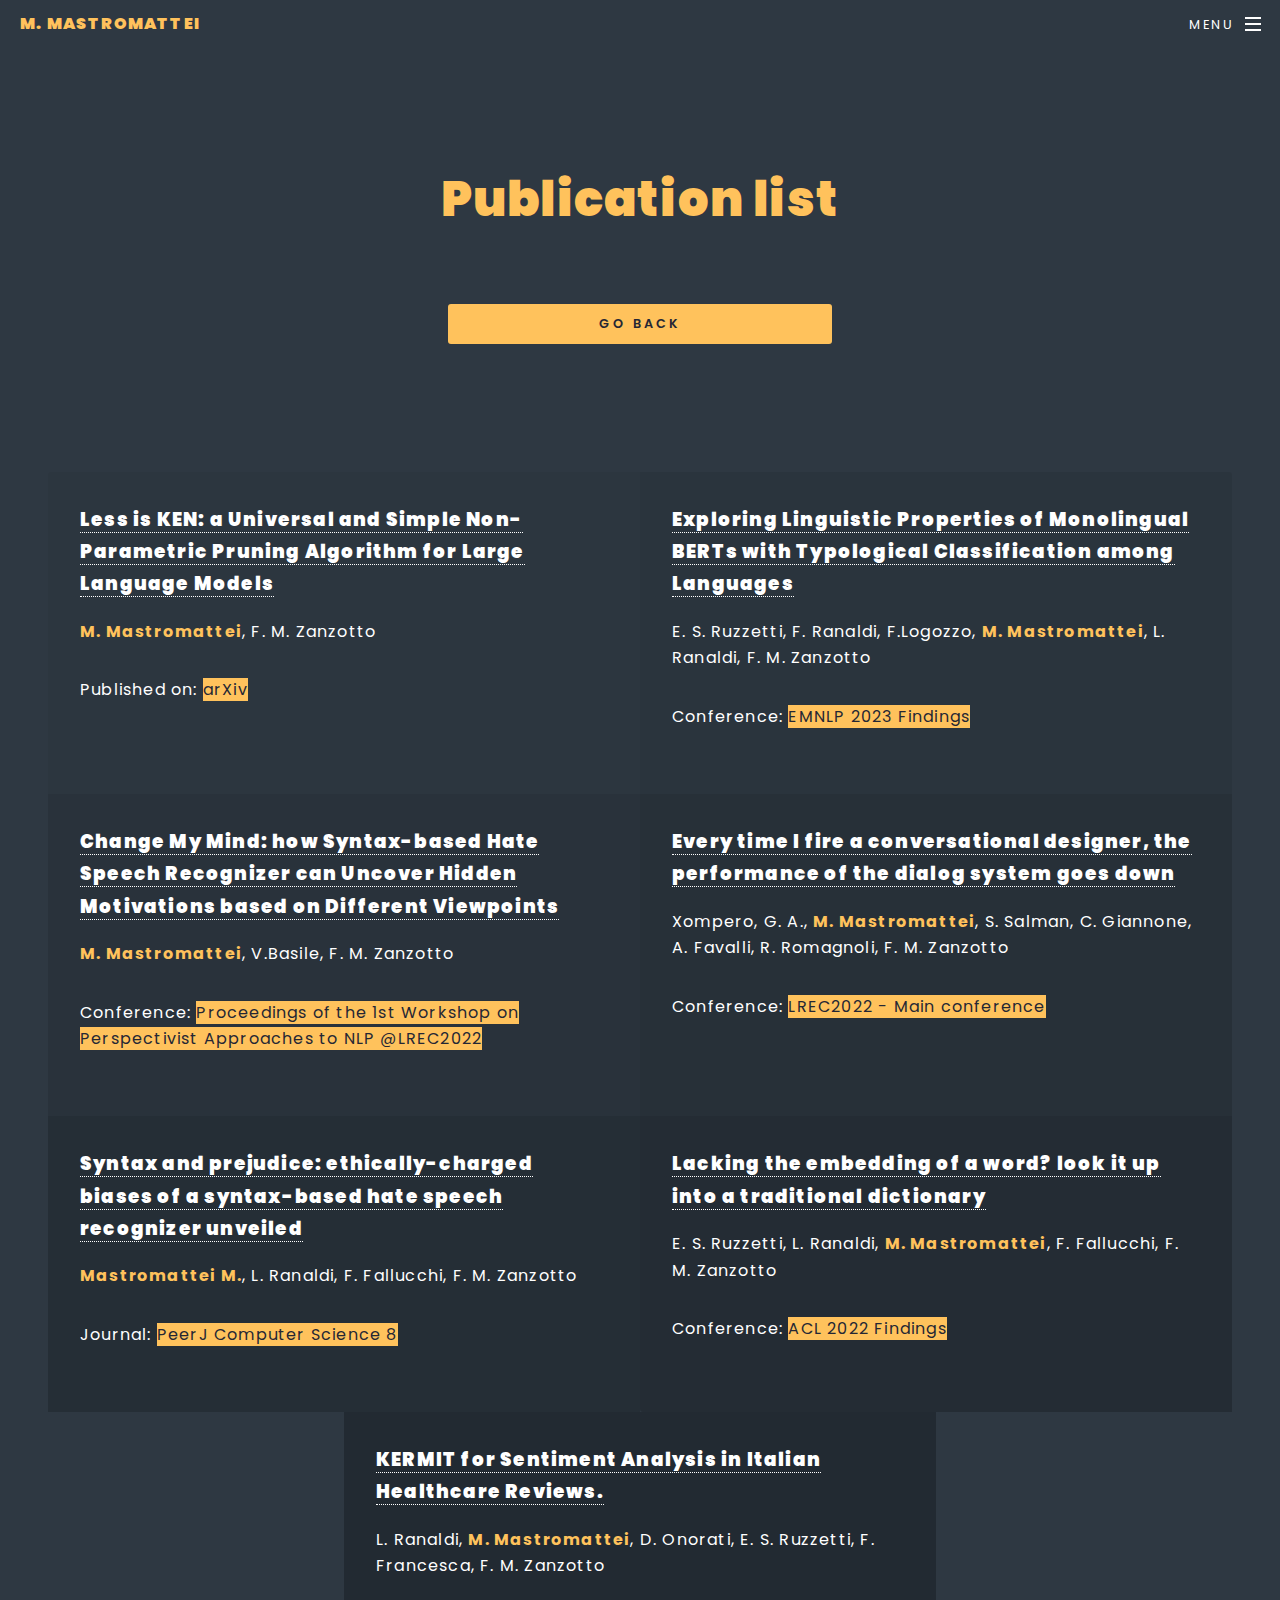
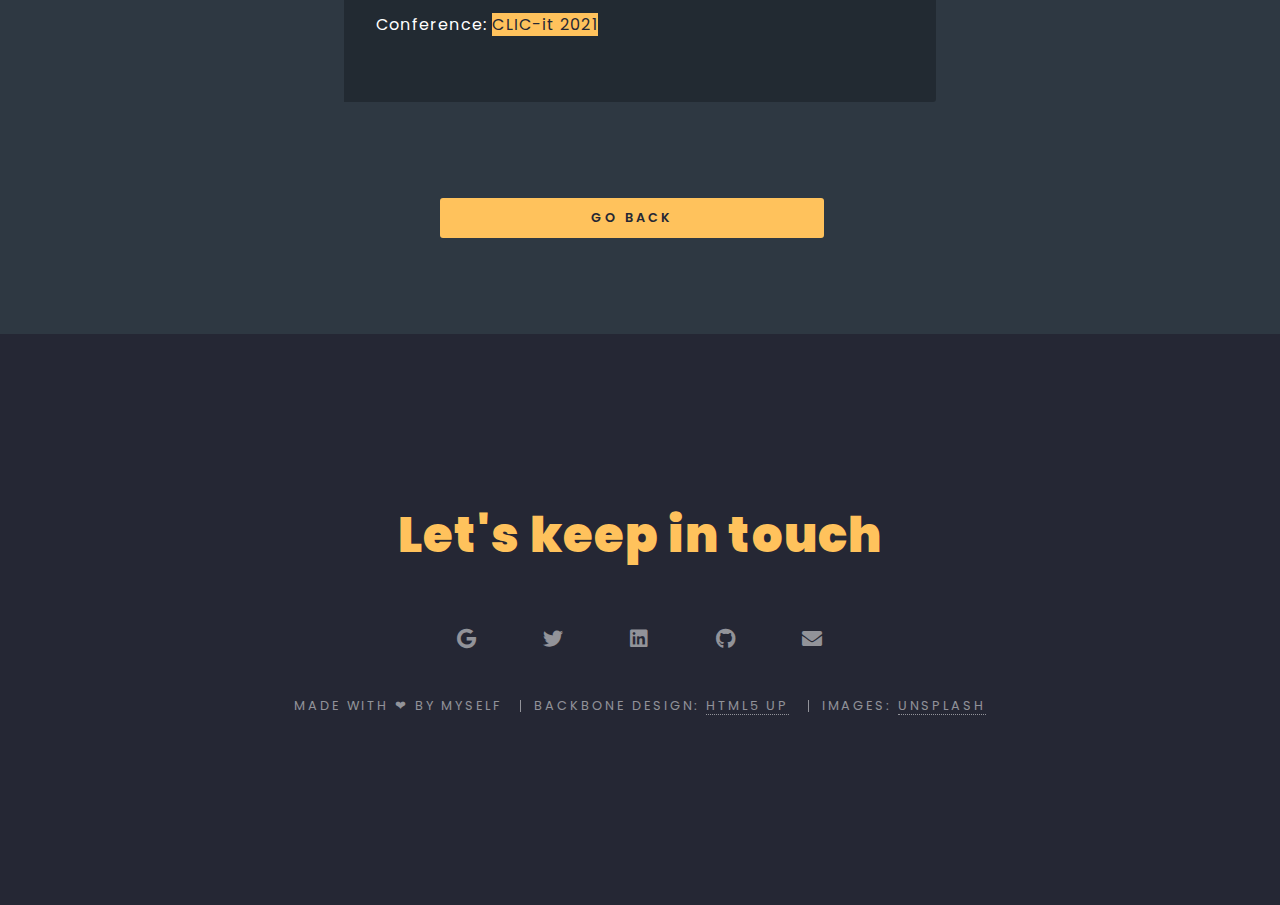
==== commit df97705b: "Update publication_list.html" ====
--- a/publication_list.html
+++ b/publication_list.html
@@ -48,7 +48,7 @@
 										<li>
 											<h3><a href="https://arxiv.org/abs/2402.03142"> Less is KEN: a Universal and Simple Non-Parametric Pruning Algorithm for Large Language Models </a></h3>
 											<p><span class="relevant"> M. Mastromattei</span>, F. M. Zanzotto</p>
-											<p> Conference: <span class="highlight">arXiv</span><p>
+											<p> Published on: <span class="highlight">arXiv</span><p>
 										</li>
 
 										<li>
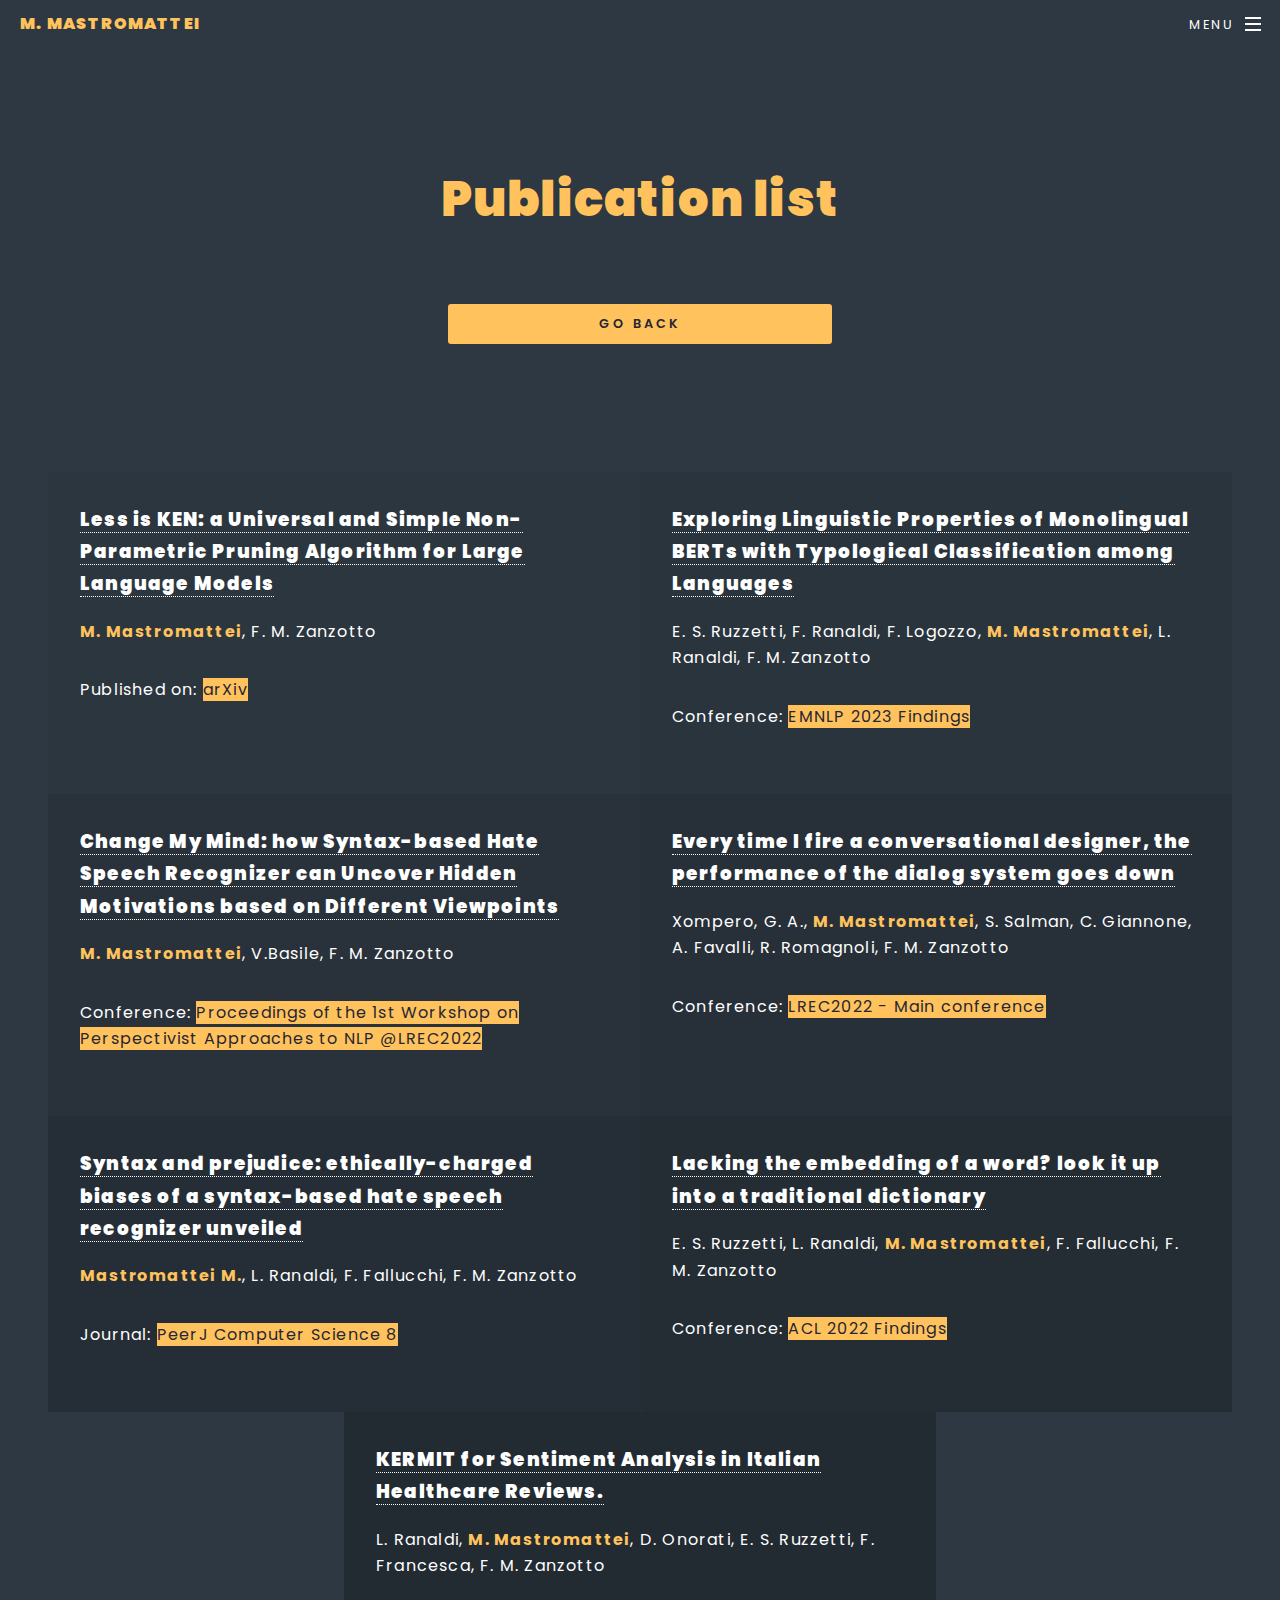
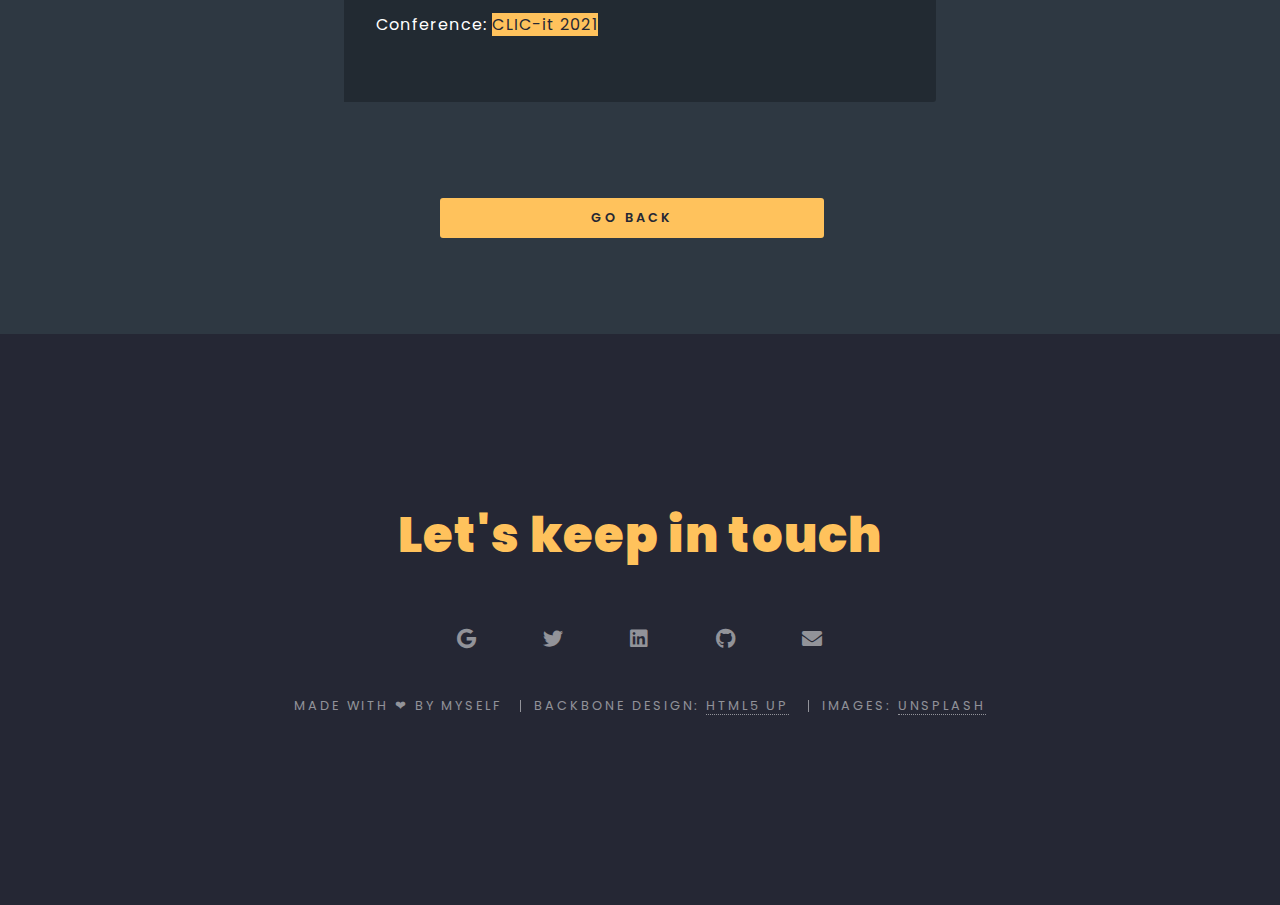
==== commit 748ff413: "minor changes" ====
--- a/publication_list.html
+++ b/publication_list.html
@@ -53,7 +53,7 @@
 
 										<li>
 											<h3><a href="https://aclanthology.org/2023.findings-emnlp.963/"> Exploring Linguistic Properties of Monolingual BERTs with Typological Classification among Languages </a></h3>
-											<p>E. S. Ruzzetti, F. Ranaldi, F.Logozzo, <span class="relevant"> M. Mastromattei</span>, L. Ranaldi, F. M. Zanzotto</p>
+											<p>E. S. Ruzzetti, F. Ranaldi, F. Logozzo, <span class="relevant"> M. Mastromattei</span>, L. Ranaldi, F. M. Zanzotto</p>
 											<p> Conference: <span class="highlight">EMNLP 2023 Findings</span><p>
 										</li>
 
